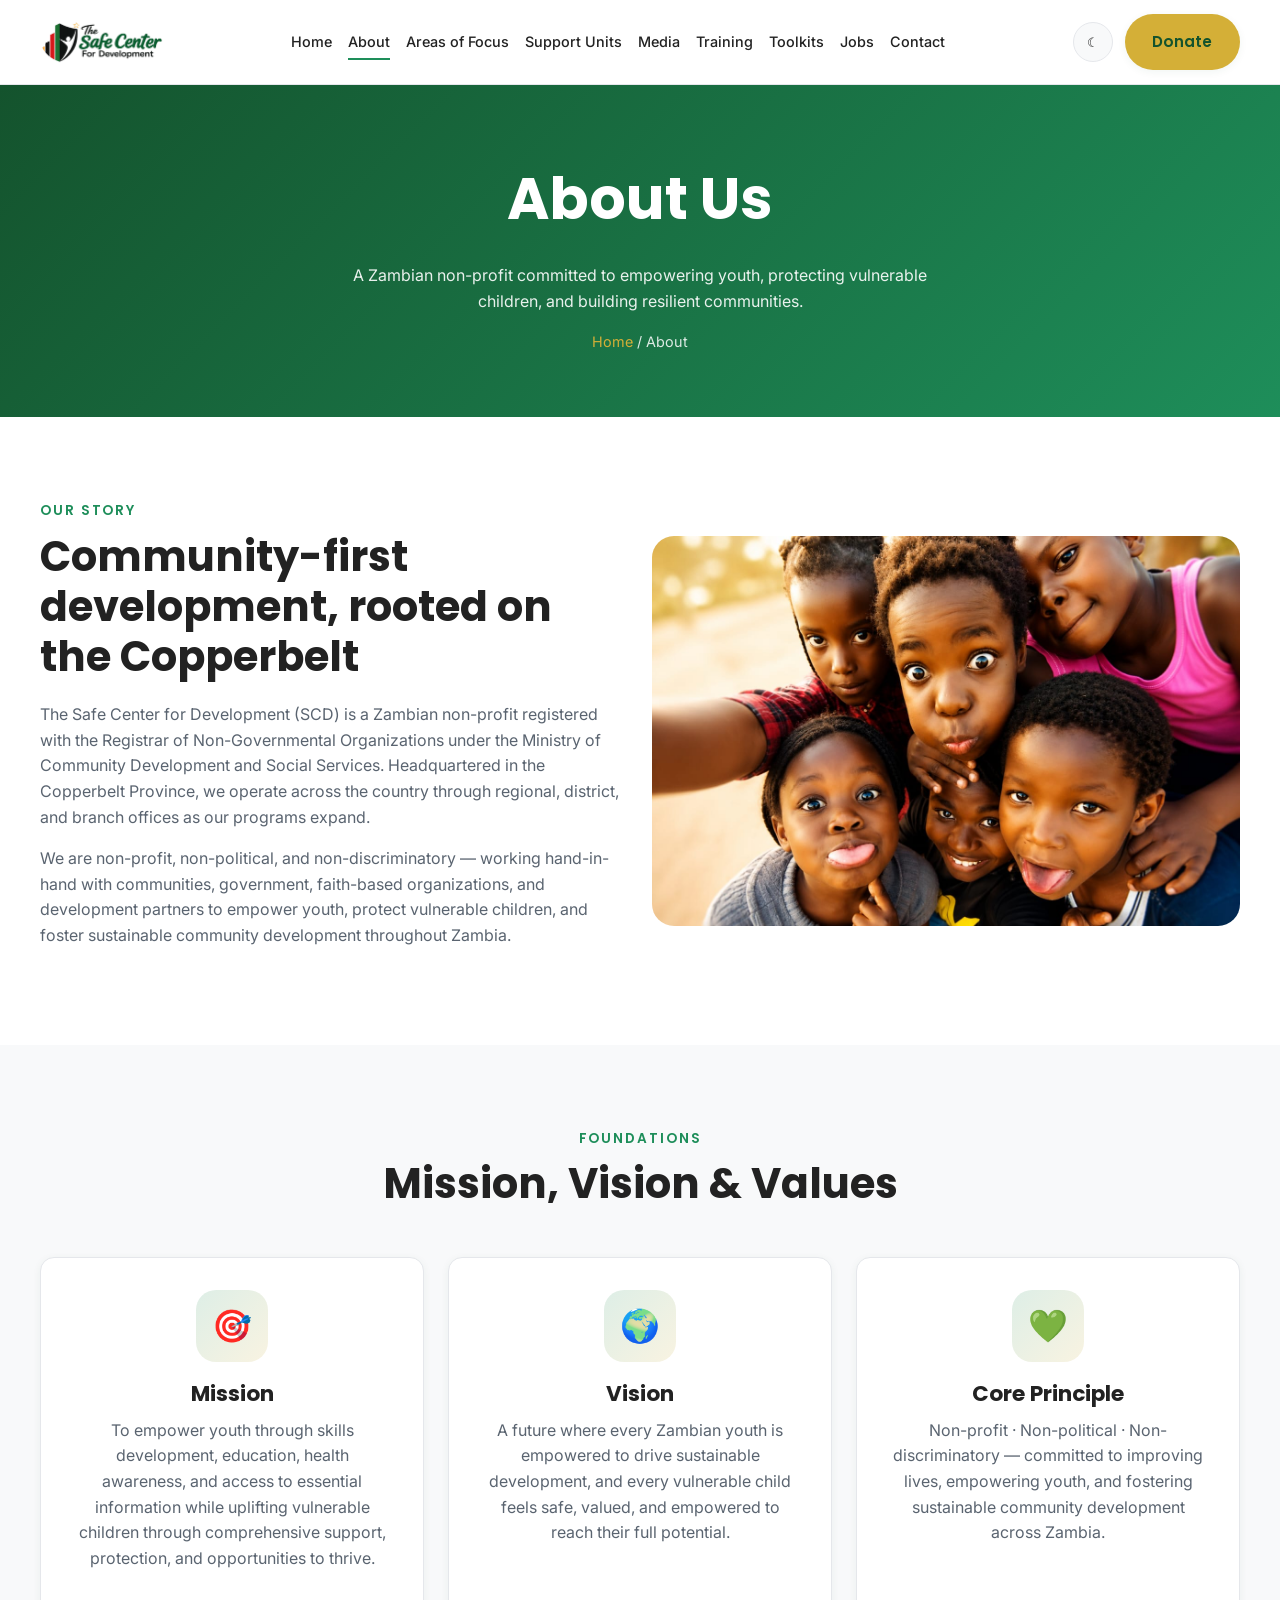
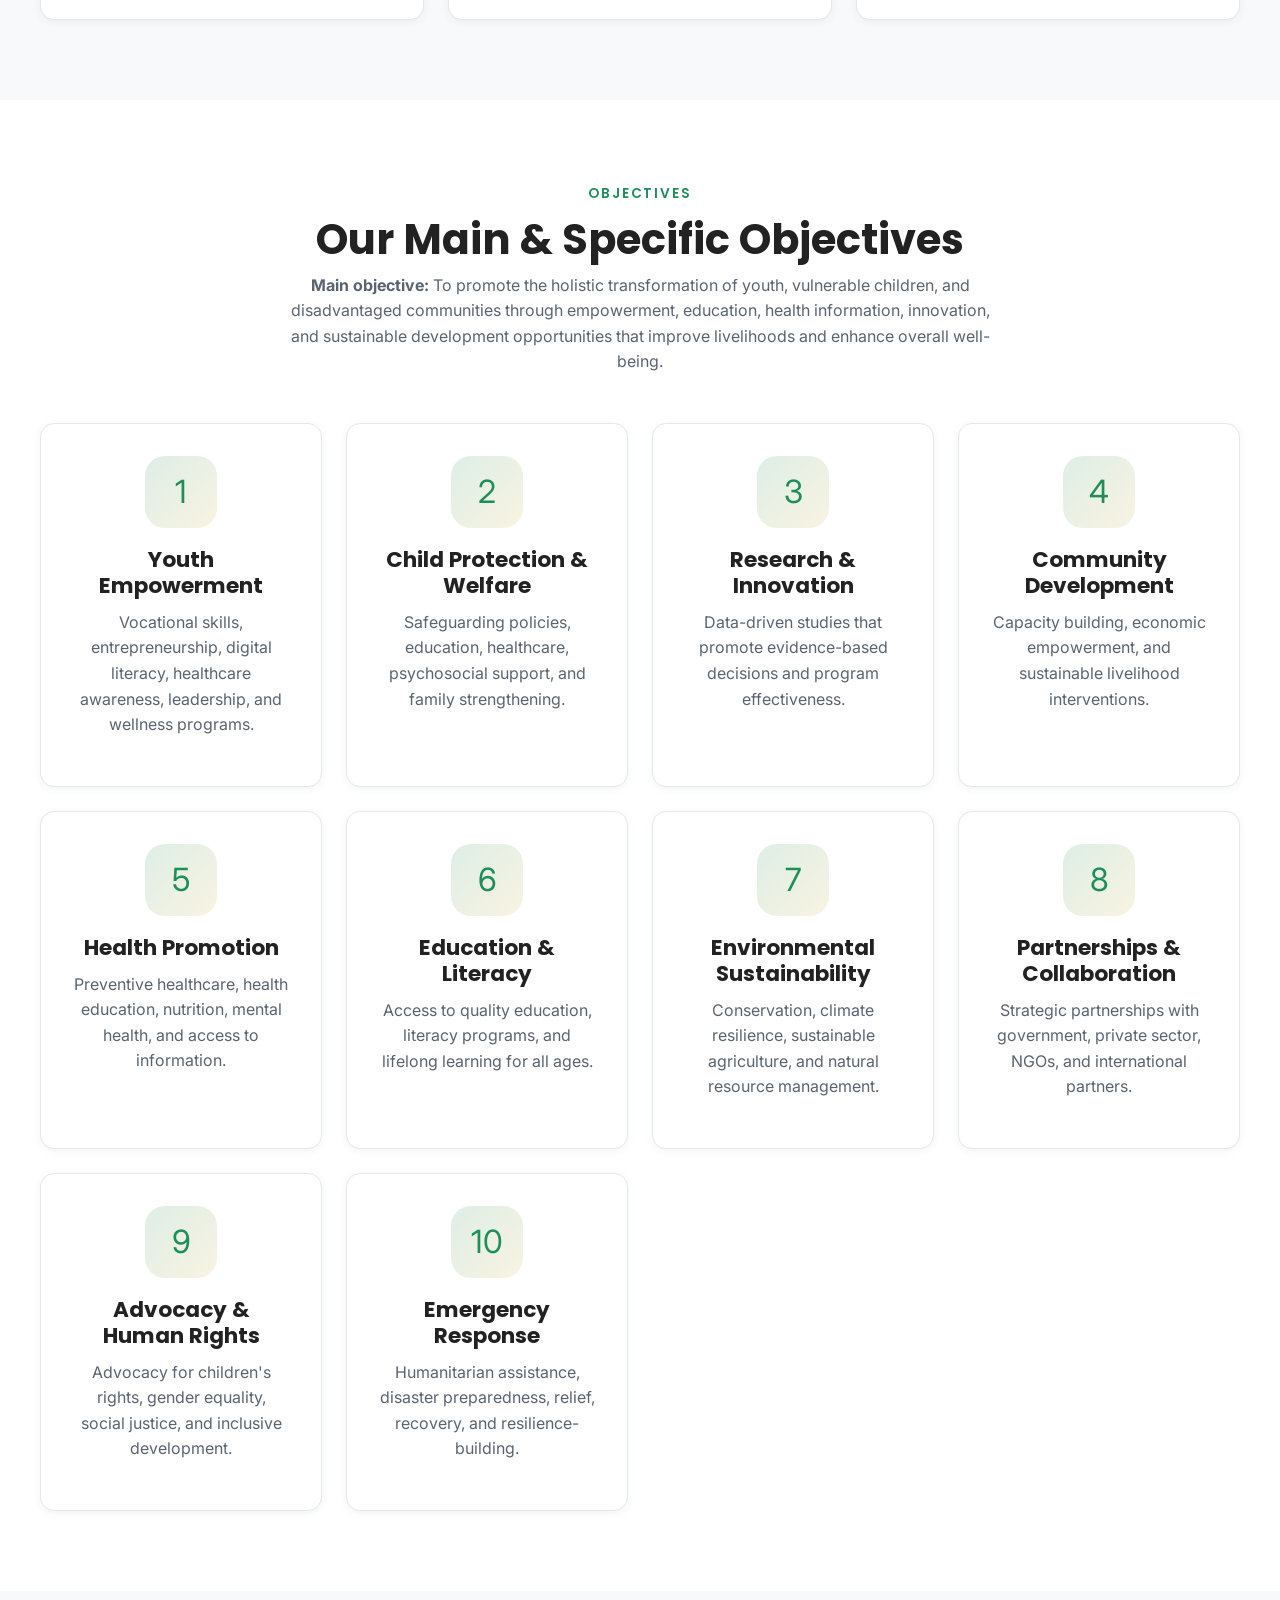
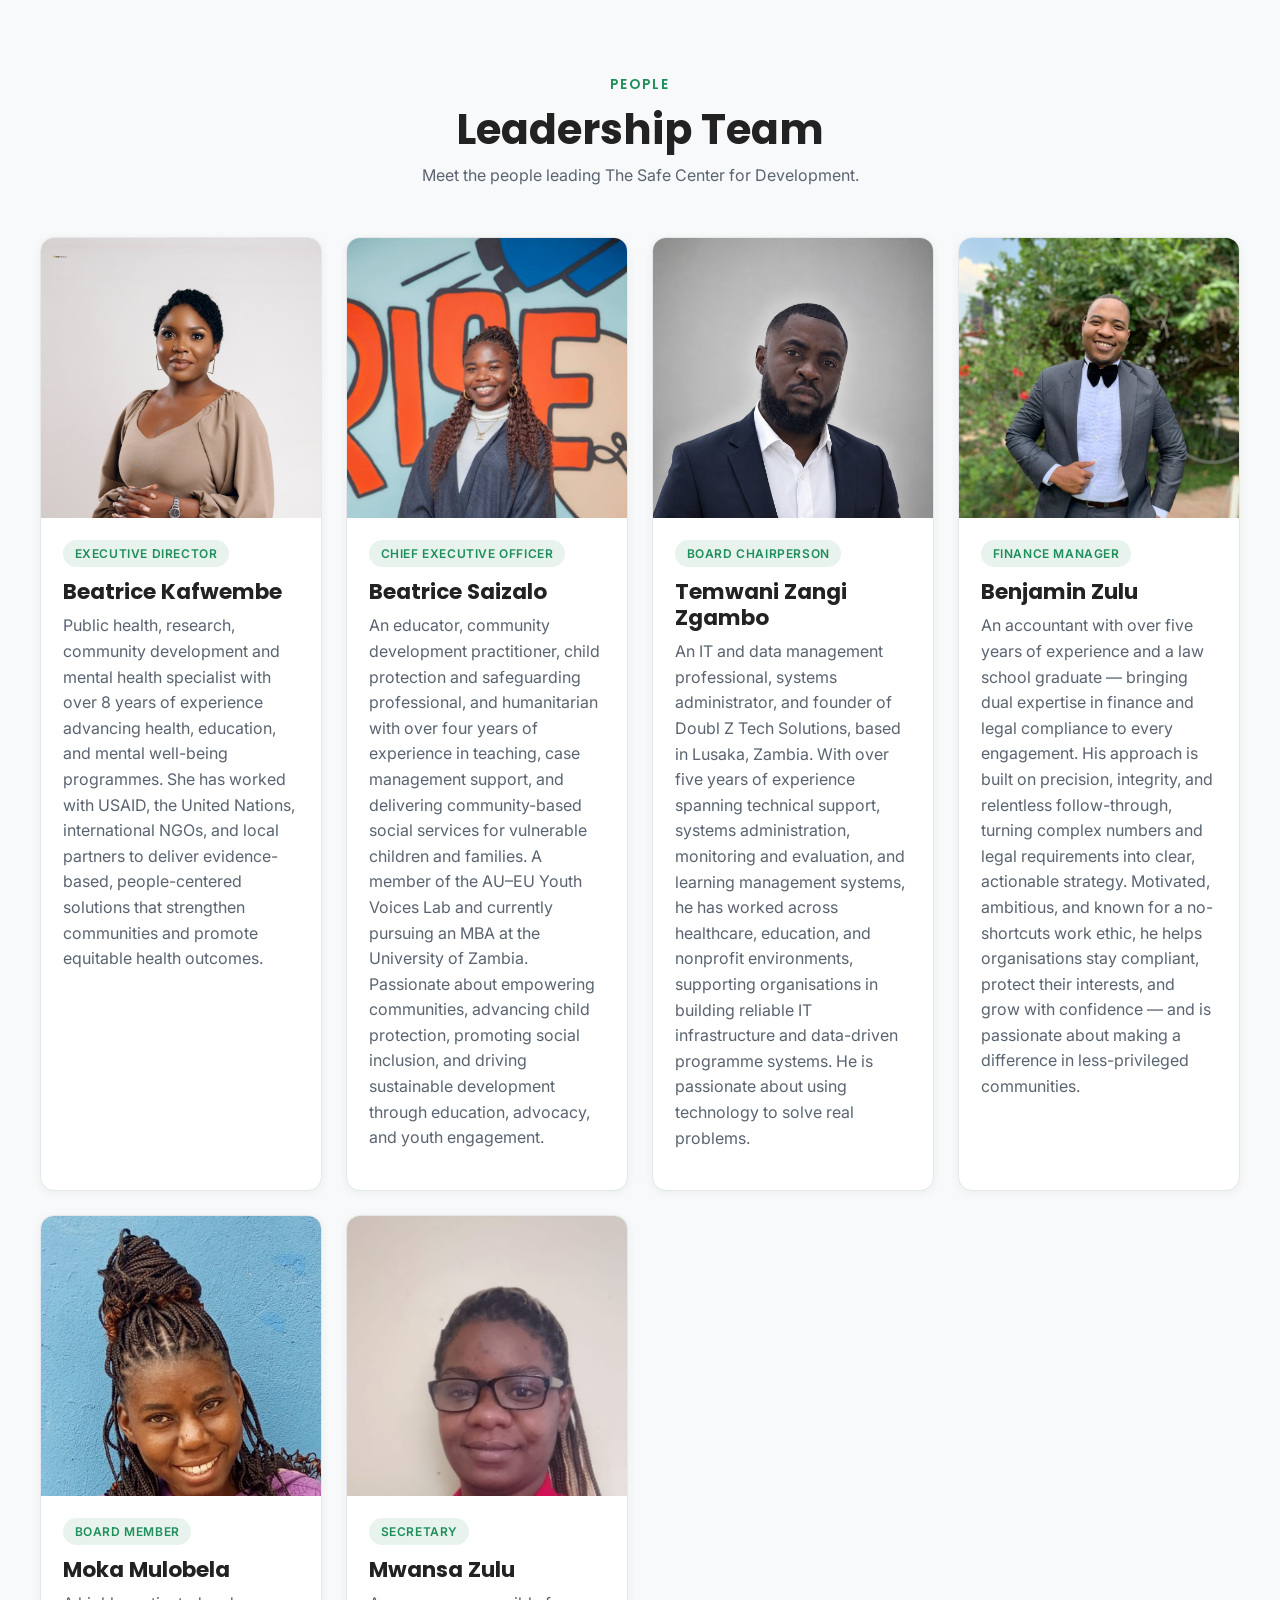
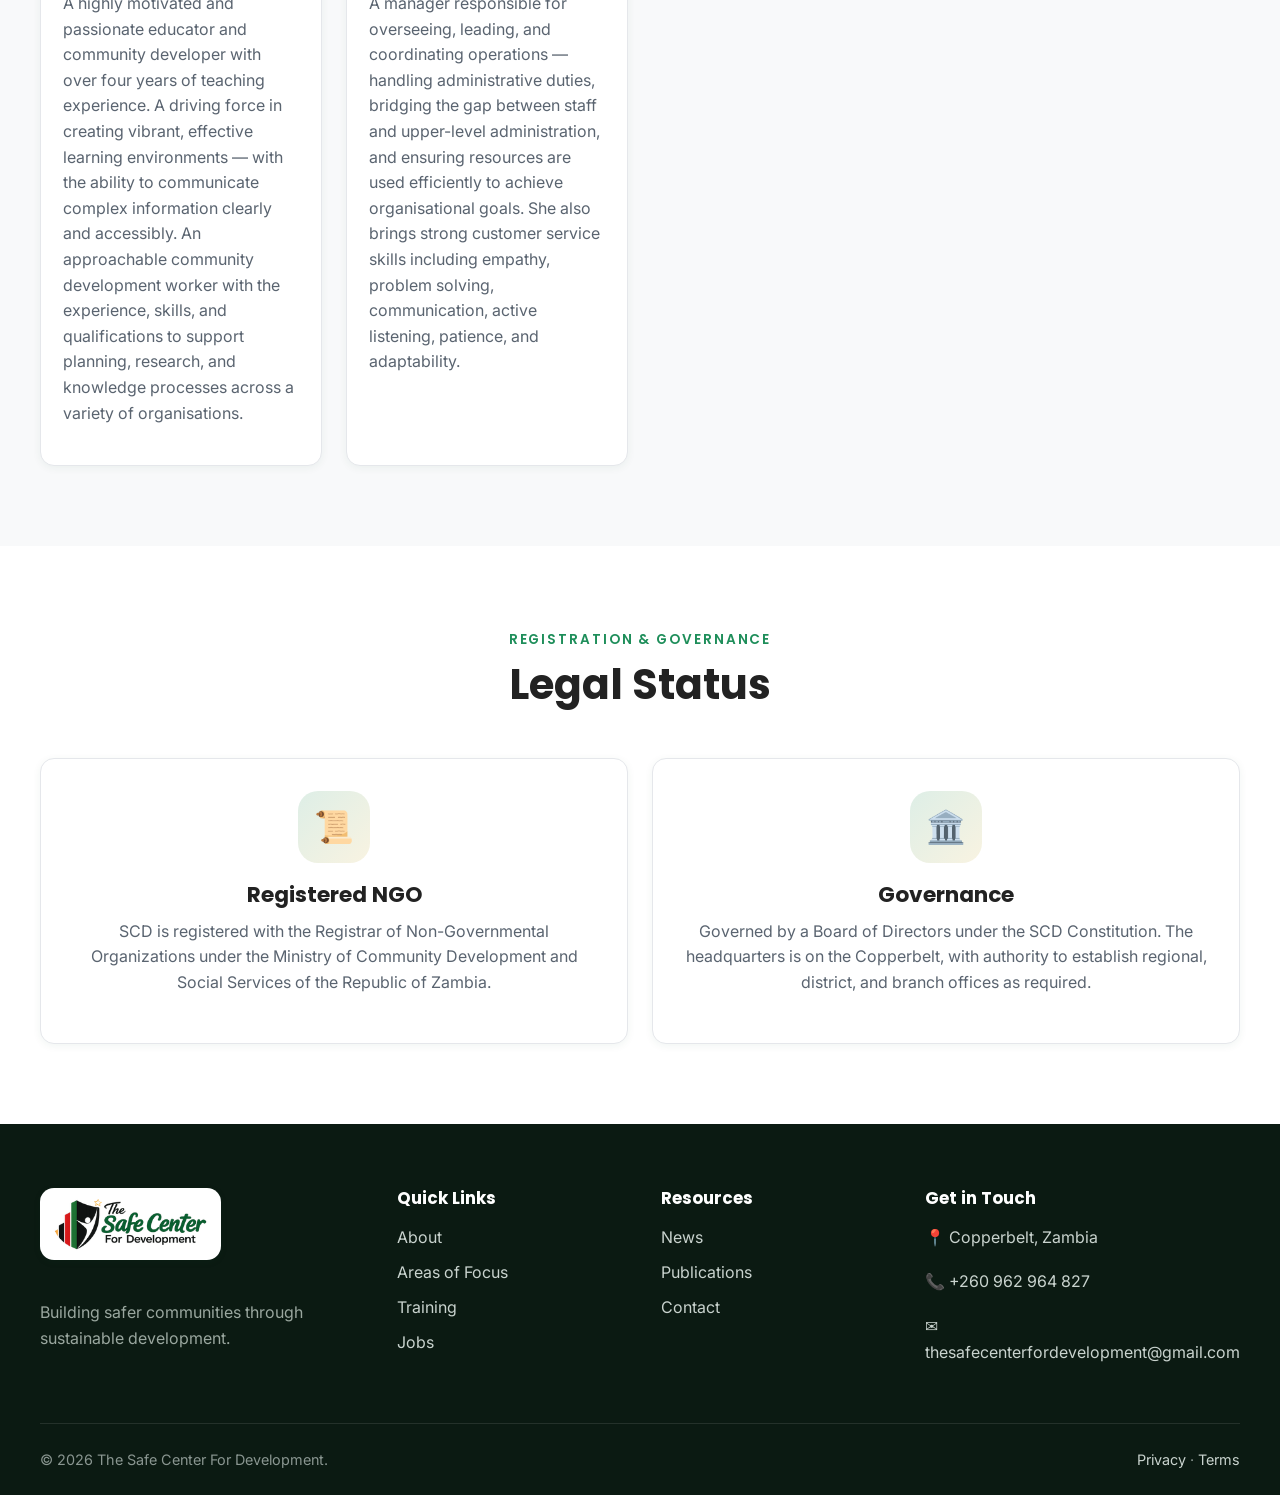
==== about.html @ c8bc59d9 "Add names for Finance Manager, Board Member, and Secretary" ====
<!DOCTYPE html>
<html lang="en">
<head>
<meta charset="UTF-8"/>
<meta name="viewport" content="width=device-width, initial-scale=1.0"/>
<title>About — The Safe Center For Development</title>
<meta name="description" content="Our story, mission, vision, leadership, and strategic goals."/>
<link rel="preconnect" href="https://fonts.googleapis.com"/>
<link rel="preconnect" href="https://fonts.gstatic.com" crossorigin/>
<link href="https://fonts.googleapis.com/css2?family=Inter:wght@400;500;600&family=Poppins:wght@500;600;700&display=swap" rel="stylesheet"/>
<link rel="icon" type="image/png" href="assets/images/logo/favicon-32.png" sizes="32x32"/>
<link rel="icon" type="image/png" href="assets/images/logo/favicon-16.png" sizes="16x16"/>
<link rel="apple-touch-icon" href="assets/images/logo/apple-touch-icon.png"/>
<link rel="shortcut icon" href="assets/images/logo/wnbg.jpeg"/>
<link rel="stylesheet" href="css/styles.css"/>
</head>
<body>
<a class="skip-link" href="#main">Skip to content</a>

<header class="site-header">
  <div class="container nav">
    <a class="brand" href="index.html" aria-label="The Safe Center For Development — Home"><img class="brand-logo" src="assets/images/logo/wnbg.jpeg" alt="The Safe Center For Development"/></a>
    <nav aria-label="Primary"><ul class="nav-links">
      <li><a href="index.html">Home</a></li><li><a href="about.html">About</a></li>
      <li><a href="focus.html">Areas of Focus</a></li><li><a href="support.html">Support Units</a></li>
      <li><a href="media.html">Media</a></li><li><a href="training.html">Training</a></li>
      <li><a href="toolkits.html">Toolkits</a></li><li><a href="jobs-empty.html">Jobs</a></li>
      <li><a href="contact.html">Contact</a></li>
    </ul></nav>
    <div class="nav-actions">
      <button class="icon-btn" id="theme-toggle" aria-label="Toggle theme">☾</button>
      <a class="btn btn-accent" href="index.html#donate">Donate</a>
      <button class="nav-toggle" aria-label="Open menu" aria-expanded="false"><span></span></button>
    </div>
  </div>
</header>

<main id="main">
  <section class="page-banner">
    <div class="container">
      <h1>About Us</h1>
      <p>A Zambian non-profit committed to empowering youth, protecting vulnerable children, and building resilient communities.</p>
      <div class="breadcrumb"><a href="index.html">Home</a> / About</div>
    </div>
  </section>

  <section class="section">
    <div class="container">
      <div class="grid grid-2" style="align-items: center;">
        <div class="reveal">
          <span class="eyebrow">Our Story</span>
          <h2>Community-first development, rooted on the Copperbelt</h2>
          <p>The Safe Center for Development (SCD) is a Zambian non-profit registered with the Registrar of Non-Governmental Organizations under the Ministry of Community Development and Social Services. Headquartered in the Copperbelt Province, we operate across the country through regional, district, and branch offices as our programs expand.</p>
          <p>We are non-profit, non-political, and non-discriminatory — working hand-in-hand with communities, government, faith-based organizations, and development partners to empower youth, protect vulnerable children, and foster sustainable community development throughout Zambia.</p>
        </div>
        <div class="reveal">
          <img style="border-radius: var(--radius-lg);" alt="The Safe Center for Development community outreach" src="assets/images/hero/hero.jpeg"/>
        </div>
      </div>
    </div>
  </section>

  <section class="section" style="background: var(--color-surface);">
    <div class="container">
      <div class="section-header reveal"><span class="eyebrow">Foundations</span><h2>Mission, Vision & Values</h2></div>
      <div class="grid grid-3">
        <div class="icon-card reveal"><div class="icon-badge">🎯</div><h3>Mission</h3><p>To empower youth through skills development, education, health awareness, and access to essential information while uplifting vulnerable children through comprehensive support, protection, and opportunities to thrive.</p></div>
        <div class="icon-card reveal"><div class="icon-badge">🌍</div><h3>Vision</h3><p>A future where every Zambian youth is empowered to drive sustainable development, and every vulnerable child feels safe, valued, and empowered to reach their full potential.</p></div>
        <div class="icon-card reveal"><div class="icon-badge">💚</div><h3>Core Principle</h3><p>Non-profit · Non-political · Non-discriminatory — committed to improving lives, empowering youth, and fostering sustainable community development across Zambia.</p></div>
      </div>
    </div>
  </section>

  <section class="section">
    <div class="container">
      <div class="section-header reveal"><span class="eyebrow">Objectives</span><h2>Our Main & Specific Objectives</h2><p><strong>Main objective:</strong> To promote the holistic transformation of youth, vulnerable children, and disadvantaged communities through empowerment, education, health information, innovation, and sustainable development opportunities that improve livelihoods and enhance overall well-being.</p></div>
      <div class="grid grid-3">
        <div class="icon-card reveal"><div class="icon-badge">1</div><h3>Youth Empowerment</h3><p>Vocational skills, entrepreneurship, digital literacy, healthcare awareness, leadership, and wellness programs.</p></div>
        <div class="icon-card reveal"><div class="icon-badge">2</div><h3>Child Protection & Welfare</h3><p>Safeguarding policies, education, healthcare, psychosocial support, and family strengthening.</p></div>
        <div class="icon-card reveal"><div class="icon-badge">3</div><h3>Research & Innovation</h3><p>Data-driven studies that promote evidence-based decisions and program effectiveness.</p></div>
        <div class="icon-card reveal"><div class="icon-badge">4</div><h3>Community Development</h3><p>Capacity building, economic empowerment, and sustainable livelihood interventions.</p></div>
        <div class="icon-card reveal"><div class="icon-badge">5</div><h3>Health Promotion</h3><p>Preventive healthcare, health education, nutrition, mental health, and access to information.</p></div>
        <div class="icon-card reveal"><div class="icon-badge">6</div><h3>Education & Literacy</h3><p>Access to quality education, literacy programs, and lifelong learning for all ages.</p></div>
        <div class="icon-card reveal"><div class="icon-badge">7</div><h3>Environmental Sustainability</h3><p>Conservation, climate resilience, sustainable agriculture, and natural resource management.</p></div>
        <div class="icon-card reveal"><div class="icon-badge">8</div><h3>Partnerships & Collaboration</h3><p>Strategic partnerships with government, private sector, NGOs, and international partners.</p></div>
        <div class="icon-card reveal"><div class="icon-badge">9</div><h3>Advocacy & Human Rights</h3><p>Advocacy for children's rights, gender equality, social justice, and inclusive development.</p></div>
        <div class="icon-card reveal"><div class="icon-badge">10</div><h3>Emergency Response</h3><p>Humanitarian assistance, disaster preparedness, relief, recovery, and resilience-building.</p></div>
      </div>
    </div>
  </section>

  <section class="section" style="background: var(--color-surface);" id="leadership">
    <div class="container">
      <div class="section-header reveal"><span class="eyebrow">People</span><h2>Leadership Team</h2><p>Meet the people leading The Safe Center for Development.</p></div>
      <div class="grid grid-3">
        <article class="card reveal">
          <div class="card-media" style="aspect-ratio: 1/1;"><img loading="lazy" alt="Beatrice Kafwembe" src="assets/images/team/Executive%20director.jpeg" style="object-position: center top;"/></div>
          <div class="card-body">
            <span class="card-tag">Executive Director</span>
            <h3>Beatrice Kafwembe</h3>
            <p>Public health, research, community development and mental health specialist with over 8 years of experience advancing health, education, and mental well-being programmes. She has worked with USAID, the United Nations, international NGOs, and local partners to deliver evidence-based, people-centered solutions that strengthen communities and promote equitable health outcomes.</p>
          </div>
        </article>
        <article class="card reveal">
          <div class="card-media" style="aspect-ratio: 1/1;"><img loading="lazy" alt="Beatrice Saizalo" src="assets/images/team/Chief%20Executive%20officer.jpeg" style="object-position: center top;"/></div>
          <div class="card-body">
            <span class="card-tag">Chief Executive Officer</span>
            <h3>Beatrice Saizalo</h3>
            <p>An educator, community development practitioner, child protection and safeguarding professional, and humanitarian with over four years of experience in teaching, case management support, and delivering community-based social services for vulnerable children and families. A member of the AU–EU Youth Voices Lab and currently pursuing an MBA at the University of Zambia. Passionate about empowering communities, advancing child protection, promoting social inclusion, and driving sustainable development through education, advocacy, and youth engagement.</p>
          </div>
        </article>
        <article class="card reveal">
          <div class="card-media" style="aspect-ratio: 1/1;"><img loading="lazy" alt="Temwani Zangi Zgambo" src="assets/images/team/Board%20chaiperson.png" style="object-position: center top;"/></div>
          <div class="card-body">
            <span class="card-tag">Board Chairperson</span>
            <h3>Temwani Zangi Zgambo</h3>
            <p>An IT and data management professional, systems administrator, and founder of Doubl Z Tech Solutions, based in Lusaka, Zambia. With over five years of experience spanning technical support, systems administration, monitoring and evaluation, and learning management systems, he has worked across healthcare, education, and nonprofit environments, supporting organisations in building reliable IT infrastructure and data-driven programme systems. He is passionate about using technology to solve real problems.</p>
          </div>
        </article>
        <article class="card reveal">
          <div class="card-media" style="aspect-ratio: 1/1;"><img loading="lazy" alt="Finance Manager" src="assets/images/team/Finance.jpeg" style="object-position: center top;"/></div>
          <div class="card-body">
            <span class="card-tag">Finance Manager</span>
            <h3>Benjamin Zulu</h3>
            <p>An accountant with over five years of experience and a law school graduate — bringing dual expertise in finance and legal compliance to every engagement. His approach is built on precision, integrity, and relentless follow-through, turning complex numbers and legal requirements into clear, actionable strategy. Motivated, ambitious, and known for a no-shortcuts work ethic, he helps organisations stay compliant, protect their interests, and grow with confidence — and is passionate about making a difference in less-privileged communities.</p>
          </div>
        </article>
        <article class="card reveal">
          <div class="card-media" style="aspect-ratio: 1/1;"><img loading="lazy" alt="Board Member" src="assets/images/team/Board%20member.jpeg" style="object-position: center top;"/></div>
          <div class="card-body">
            <span class="card-tag">Board Member</span>
            <h3>Moka Mulobela</h3>
            <p>A highly motivated and passionate educator and community developer with over four years of teaching experience. A driving force in creating vibrant, effective learning environments — with the ability to communicate complex information clearly and accessibly. An approachable community development worker with the experience, skills, and qualifications to support planning, research, and knowledge processes across a variety of organisations.</p>
          </div>
        </article>
        <article class="card reveal">
          <div class="card-media" style="aspect-ratio: 1/1;"><img loading="lazy" alt="Secretary" src="assets/images/team/Secretary.jpeg" style="object-position: center 25%;"/></div>
          <div class="card-body">
            <span class="card-tag">Secretary</span>
            <h3>Mwansa Zulu</h3>
            <p>A manager responsible for overseeing, leading, and coordinating operations — handling administrative duties, bridging the gap between staff and upper-level administration, and ensuring resources are used efficiently to achieve organisational goals. She also brings strong customer service skills including empathy, problem solving, communication, active listening, patience, and adaptability.</p>
          </div>
        </article>
      </div>
    </div>
  </section>

  <section class="section" id="reports">
    <div class="container">
      <div class="section-header reveal"><span class="eyebrow">Registration & Governance</span><h2>Legal Status</h2></div>
      <div class="grid grid-2">
        <div class="icon-card reveal"><div class="icon-badge">📜</div><h3>Registered NGO</h3><p>SCD is registered with the Registrar of Non-Governmental Organizations under the Ministry of Community Development and Social Services of the Republic of Zambia.</p></div>
        <div class="icon-card reveal"><div class="icon-badge">🏛️</div><h3>Governance</h3><p>Governed by a Board of Directors under the SCD Constitution. The headquarters is on the Copperbelt, with authority to establish regional, district, and branch offices as required.</p></div>
      </div>
    </div>
  </section>
</main>

<footer class="site-footer">
  <div class="container">
    <div class="footer-grid">
      <div class="footer-brand"><a href="index.html" class="brand-logo-wrap" aria-label="The Safe Center For Development — Home"><img src="assets/images/logo/wnbg.jpeg" alt="The Safe Center For Development"/></a><p>Building safer communities through sustainable development.</p></div>
      <div><h4>Quick Links</h4><ul class="footer-links"><li><a href="about.html">About</a></li><li><a href="focus.html">Areas of Focus</a></li><li><a href="training.html">Training</a></li><li><a href="jobs-empty.html">Jobs</a></li></ul></div>
      <div><h4>Resources</h4><ul class="footer-links"><li><a href="media.html">News</a></li><li><a href="toolkits.html">Publications</a></li><li><a href="contact.html">Contact</a></li></ul></div>
      <div><h4>Get in Touch</h4><ul class="footer-links footer-contact"><li>📍 Copperbelt, Zambia</li><li>📞 +260 962 964 827</li><li>✉ thesafecenterfordevelopment@gmail.com</li></ul></div>
    </div>
    <div class="footer-bottom"><span>© <span id="year"></span> The Safe Center For Development.</span><span><a href="#">Privacy</a> · <a href="#">Terms</a></span></div>
  </div>
</footer>
<button class="back-to-top" aria-label="Back to top">↑</button>
<script src="js/main.js"></script>
</body>
</html>
---- css/styles.css ----
/* =========================================================
   The Safe Center For Development — Global Stylesheet
   ========================================================= */

:root {
  --color-primary: #1E8E5A;
  --color-primary-dark: #14532D;
  --color-accent: #D4AF37;
  --color-bg: #FFFFFF;
  --color-surface: #F8F9FA;
  --color-text: #222222;
  --color-muted: #5A6470;
  --color-border: #E5E7EB;

  --font-heading: 'Poppins', system-ui, sans-serif;
  --font-body: 'Inter', system-ui, sans-serif;

  --radius-sm: 8px;
  --radius-md: 14px;
  --radius-lg: 22px;
  --radius-pill: 999px;

  --shadow-sm: 0 2px 8px rgba(20, 83, 45, 0.06);
  --shadow-md: 0 8px 24px rgba(20, 83, 45, 0.10);
  --shadow-lg: 0 20px 48px rgba(20, 83, 45, 0.14);

  --container: 1200px;
  --transition: 0.3s cubic-bezier(.4,.0,.2,1);
}

[data-theme="dark"] {
  --color-bg: #0E1512;
  --color-surface: #14201B;
  --color-text: #F1F5F3;
  --color-muted: #A9B4B0;
  --color-border: #223028;
  --shadow-sm: 0 2px 8px rgba(0,0,0,0.4);
  --shadow-md: 0 8px 24px rgba(0,0,0,0.45);
  --shadow-lg: 0 20px 48px rgba(0,0,0,0.55);
}

/* ---------- Base reset ---------- */
*, *::before, *::after { box-sizing: border-box; }
html { scroll-behavior: smooth; -webkit-text-size-adjust: 100%; }
body {
  margin: 0;
  font-family: var(--font-body);
  color: var(--color-text);
  background: var(--color-bg);
  line-height: 1.6;
  -webkit-font-smoothing: antialiased;
  transition: background var(--transition), color var(--transition);
}
img, video { max-width: 100%; display: block; height: auto; }
a { color: var(--color-primary); text-decoration: none; transition: color var(--transition); }
a:hover { color: var(--color-primary-dark); }
h1,h2,h3,h4,h5,h6 { font-family: var(--font-heading); font-weight: 700; line-height: 1.2; margin: 0 0 .5em; color: var(--color-text); }
h1 { font-size: clamp(2.2rem, 5vw, 3.6rem); }
h2 { font-size: clamp(1.8rem, 3.5vw, 2.6rem); }
h3 { font-size: 1.35rem; }
p { margin: 0 0 1em; color: var(--color-muted); }

/* ---------- Utilities ---------- */
.container { width: min(100% - 2rem, var(--container)); margin-inline: auto; }
.section { padding: 5rem 0; }
.section-tight { padding: 3rem 0; }
.eyebrow {
  display: inline-block;
  font-family: var(--font-heading);
  font-weight: 600;
  font-size: 0.85rem;
  letter-spacing: 0.14em;
  text-transform: uppercase;
  color: var(--color-primary);
  margin-bottom: 0.6rem;
}
.section-header { text-align: center; max-width: 720px; margin: 0 auto 3rem; }
.section-header h2 { margin-bottom: .5rem; }
.section-header p { color: var(--color-muted); }
.text-center { text-align: center; }
.grid { display: grid; gap: 1.5rem; }

/* Skip link (a11y) */
.skip-link {
  position: absolute; left: -9999px; top: 0;
  background: var(--color-primary-dark); color: #fff;
  padding: .75rem 1rem; z-index: 9999; border-radius: 0 0 var(--radius-sm) 0;
}
.skip-link:focus { left: 0; }

/* ---------- Buttons ---------- */
.btn {
  display: inline-flex; align-items: center; gap: .5rem;
  padding: .85rem 1.6rem;
  font-family: var(--font-heading); font-weight: 600; font-size: 0.95rem;
  border-radius: var(--radius-pill);
  border: 2px solid transparent;
  cursor: pointer;
  transition: transform var(--transition), box-shadow var(--transition), background var(--transition), color var(--transition), border-color var(--transition);
  text-decoration: none;
  box-shadow: var(--shadow-sm);
}
.btn:hover { transform: translateY(-2px); box-shadow: var(--shadow-md); }
.btn-primary { background: var(--color-primary); color: #fff; }
.btn-primary:hover { background: var(--color-primary-dark); color: #fff; }
.btn-accent { background: var(--color-accent); color: #14532D; }
.btn-accent:hover { background: #b8952e; color: #14532D; }
.btn-ghost { background: transparent; color: #fff; border-color: rgba(255,255,255,0.6); box-shadow: none; }
.btn-ghost:hover { background: rgba(255,255,255,0.15); color: #fff; }
.btn-outline { background: transparent; color: var(--color-primary); border-color: var(--color-primary); box-shadow: none; }
.btn-outline:hover { background: var(--color-primary); color: #fff; }

/* ---------- Header / Nav ---------- */
.site-header {
  position: sticky; top: 0; z-index: 100;
  background: rgba(255,255,255,0.92);
  backdrop-filter: saturate(1.4) blur(14px);
  border-bottom: 1px solid var(--color-border);
  transition: background var(--transition);
}
[data-theme="dark"] .site-header { background: rgba(14,21,18,0.92); }
.nav {
  display: flex; align-items: center; justify-content: space-between;
  padding: 0.9rem 0;
  gap: 1.5rem;
}
.brand { display: flex; align-items: center; gap: .7rem; font-family: var(--font-heading); font-weight: 700; color: var(--color-text); }
.brand-logo { height: 44px; width: auto; max-width: 180px; object-fit: contain; display: block; }
@media (max-width: 1200px) { .brand-logo { height: 40px; max-width: 150px; } }
@media (max-width: 500px)  { .brand-logo { height: 36px; max-width: 130px; } }
.brand-logo-wrap {
  display: inline-block; padding: .5rem .75rem; background: #fff;
  border-radius: var(--radius-md); margin-bottom: 1rem; box-shadow: var(--shadow-sm);
}
.brand-logo-wrap img { height: 56px; width: auto; display: block; }
[data-theme="dark"] .brand-logo { background: #fff; padding: 4px 6px; border-radius: 8px; }
.brand-mark {
  width: 42px; height: 42px; border-radius: 12px;
  background: linear-gradient(135deg, var(--color-primary), var(--color-primary-dark));
  color: #fff; display: grid; place-items: center;
  font-family: var(--font-heading); font-weight: 700; letter-spacing: 1px;
  box-shadow: var(--shadow-sm);
}
.brand-text { line-height: 1.1; }
.brand-text small { display: block; font-family: var(--font-body); font-weight: 400; color: var(--color-muted); font-size: .72rem; letter-spacing: .12em; text-transform: uppercase; }

.nav-links { display: flex; align-items: center; gap: 1rem; list-style: none; margin: 0; padding: 0; }
.nav-links a {
  color: var(--color-text); font-weight: 500; font-size: .9rem; padding: .4rem 0;
  position: relative; white-space: nowrap;
}
@media (max-width: 1100px) { .nav-links { gap: .75rem; } .nav-links a { font-size: .85rem; } }
.nav-links a::after {
  content: ""; position: absolute; left: 0; bottom: -3px; height: 2px; width: 0;
  background: var(--color-primary); transition: width var(--transition);
}
.nav-links a:hover::after, .nav-links a.active::after { width: 100%; }

.nav-actions { display: flex; align-items: center; gap: .75rem; }
.icon-btn {
  width: 40px; height: 40px; border-radius: 50%;
  background: var(--color-surface); border: 1px solid var(--color-border);
  display: grid; place-items: center; cursor: pointer;
  color: var(--color-text); transition: all var(--transition);
}
.icon-btn:hover { background: var(--color-primary); color: #fff; border-color: var(--color-primary); }

.nav-toggle {
  display: none; width: 44px; height: 44px; border-radius: 12px;
  background: var(--color-surface); border: 1px solid var(--color-border);
  cursor: pointer; padding: 0; align-items: center; justify-content: center;
}
.nav-toggle span { display: block; width: 20px; height: 2px; background: var(--color-text); position: relative; }
.nav-toggle span::before, .nav-toggle span::after {
  content: ""; position: absolute; left: 0; width: 20px; height: 2px; background: var(--color-text);
  transition: transform var(--transition), top var(--transition);
}
.nav-toggle span::before { top: -6px; }
.nav-toggle span::after  { top:  6px; }

@media (max-width: 1024px) {
  .nav-toggle { display: inline-flex; }
  .nav-links {
    position: fixed; inset: 68px 0 auto 0;
    flex-direction: column; align-items: stretch;
    background: var(--color-bg); border-bottom: 1px solid var(--color-border);
    padding: 1rem 1.25rem 1.5rem; gap: 0.25rem;
    transform: translateY(-120%); transition: transform var(--transition);
    box-shadow: var(--shadow-md);
  }
  .nav-links.open { transform: translateY(0); }
  .nav-links a { padding: .8rem .25rem; border-bottom: 1px solid var(--color-border); }
  .nav-links a::after { display: none; }
}

/* ---------- Hero ---------- */
.hero {
  position: relative; min-height: 92vh;
  display: grid; place-items: center;
  color: #fff; text-align: center; overflow: hidden;
  isolation: isolate;
}
.hero::before {
  content: ""; position: absolute; inset: 0; z-index: -2;
  background:
    linear-gradient(120deg, rgba(20,83,45,.75), rgba(30,142,90,.45)),
    url('../assets/images/hero/hero.jpeg') center/cover no-repeat;
  transform: scale(1.05);
  animation: heroZoom 18s ease-in-out infinite alternate;
}
.hero::after {
  content: ""; position: absolute; inset: 0; z-index: -1;
  background: radial-gradient(ellipse at center, transparent 40%, rgba(0,0,0,.4) 100%);
}
@keyframes heroZoom {
  from { transform: scale(1.05); } to { transform: scale(1.15); }
}
.hero-content { max-width: 900px; padding: 6rem 1rem; }
.hero h1 { color: #fff; margin-bottom: 1rem; text-shadow: 0 2px 20px rgba(0,0,0,.3); }
.hero p.lead { color: rgba(255,255,255,.92); font-size: 1.15rem; margin-bottom: 2rem; }
.hero-ctas { display: flex; flex-wrap: wrap; gap: 1rem; justify-content: center; }

/* ---------- Page banner (inner pages) ---------- */
.page-banner {
  background: linear-gradient(135deg, var(--color-primary-dark), var(--color-primary));
  color: #fff; padding: 5rem 0 4rem; text-align: center;
}
.page-banner h1 { color: #fff; }
.page-banner p { color: rgba(255,255,255,.9); max-width: 640px; margin: 0 auto; }
.breadcrumb { font-size: .9rem; color: rgba(255,255,255,.85); margin-top: 1rem; }
.breadcrumb a { color: var(--color-accent); }

/* ---------- Cards ---------- */
.card {
  background: var(--color-bg);
  border: 1px solid var(--color-border);
  border-radius: var(--radius-md);
  overflow: hidden;
  box-shadow: var(--shadow-sm);
  transition: transform var(--transition), box-shadow var(--transition);
  display: flex; flex-direction: column;
}
.card:hover { transform: translateY(-6px); box-shadow: var(--shadow-lg); }
.card-media { aspect-ratio: 16 / 10; overflow: hidden; background: var(--color-surface); }
.card-media img { width: 100%; height: 100%; object-fit: cover; transition: transform 0.6s ease; }
.card:hover .card-media img { transform: scale(1.08); }
.card-body { padding: 1.4rem; flex: 1; display: flex; flex-direction: column; }
.card-tag {
  align-self: flex-start; background: rgba(30,142,90,.1); color: var(--color-primary);
  padding: .25rem .7rem; border-radius: var(--radius-pill);
  font-size: .75rem; font-weight: 600; letter-spacing: .05em; text-transform: uppercase;
  margin-bottom: .75rem;
}
.card h3 { margin-bottom: .5rem; }
.card p { flex: 1; }
.card-link {
  font-weight: 600; color: var(--color-primary); align-self: flex-start;
  display: inline-flex; align-items: center; gap: .35rem;
}
.card-link::after { content: "→"; transition: transform var(--transition); }
.card-link:hover::after { transform: translateX(4px); }

/* Icon cards (mission/vision/values) */
.icon-card {
  padding: 2rem;
  text-align: center;
  background: var(--color-bg);
  border: 1px solid var(--color-border);
  border-radius: var(--radius-md);
  box-shadow: var(--shadow-sm);
  transition: transform var(--transition), box-shadow var(--transition);
}
.icon-card:hover { transform: translateY(-6px); box-shadow: var(--shadow-md); }
.icon-badge {
  width: 72px; height: 72px; border-radius: 20px; margin: 0 auto 1.2rem;
  background: linear-gradient(135deg, rgba(30,142,90,.15), rgba(212,175,55,.15));
  color: var(--color-primary); display: grid; place-items: center; font-size: 2rem;
}

/* ---------- Stats ---------- */
.stats {
  background: linear-gradient(135deg, var(--color-primary-dark), var(--color-primary));
  color: #fff; padding: 4rem 0;
}
.stats .grid { grid-template-columns: repeat(auto-fit, minmax(180px, 1fr)); text-align: center; }
.stat-num { font-family: var(--font-heading); font-weight: 700; font-size: clamp(2.2rem, 4vw, 3rem); color: var(--color-accent); }
.stat-label { color: rgba(255,255,255,.9); font-weight: 500; margin-top: .3rem; }

/* ---------- Grids ---------- */
.grid-3 { grid-template-columns: repeat(auto-fit, minmax(280px, 1fr)); }
.grid-4 { grid-template-columns: repeat(auto-fit, minmax(240px, 1fr)); }
.grid-2 { grid-template-columns: repeat(auto-fit, minmax(320px, 1fr)); }

/* ---------- Testimonials ---------- */
.stories { background: var(--color-surface); }
.story-slider {
  position: relative; max-width: 900px; margin: 0 auto;
  overflow: hidden;
}
.story-track { display: flex; transition: transform 0.6s cubic-bezier(.4,.0,.2,1); }
.story {
  min-width: 100%; padding: 2.5rem; text-align: center;
  background: var(--color-bg); border-radius: var(--radius-lg); box-shadow: var(--shadow-md);
}
.story blockquote { font-size: 1.15rem; font-style: italic; color: var(--color-text); margin: 0 0 1.5rem; line-height: 1.6; }
.story-avatar {
  width: 72px; height: 72px; border-radius: 50%; margin: 0 auto 1rem;
  object-fit: cover; border: 3px solid var(--color-accent);
}
.story-name { font-family: var(--font-heading); font-weight: 700; color: var(--color-text); }
.story-role { font-size: .9rem; color: var(--color-muted); }
.slider-dots { display: flex; justify-content: center; gap: .5rem; margin-top: 1.5rem; }
.slider-dots button {
  width: 10px; height: 10px; border-radius: 50%; border: none; padding: 0;
  background: var(--color-border); cursor: pointer; transition: background var(--transition), transform var(--transition);
}
.slider-dots button.active { background: var(--color-primary); transform: scale(1.3); }

/* ---------- Partners ---------- */
.partners-track {
  display: flex; gap: 3rem; align-items: center;
  animation: scrollX 30s linear infinite;
  width: max-content;
}
.partners-wrap { overflow: hidden; -webkit-mask-image: linear-gradient(90deg, transparent, #000 10%, #000 90%, transparent); mask-image: linear-gradient(90deg, transparent, #000 10%, #000 90%, transparent); }
.partner {
  font-family: var(--font-heading); font-weight: 700; font-size: 1.1rem;
  color: var(--color-muted); padding: 1rem 1.5rem; border: 1px solid var(--color-border);
  border-radius: var(--radius-md); background: var(--color-bg); white-space: nowrap;
}
@keyframes scrollX { from { transform: translateX(0); } to { transform: translateX(-50%); } }

/* ---------- Newsletter ---------- */
.newsletter {
  background: linear-gradient(135deg, var(--color-primary-dark) 0%, #0f3a1f 100%);
  color: #fff; text-align: center; padding: 4.5rem 0;
}
.newsletter h2 { color: #fff; }
.newsletter p { color: rgba(255,255,255,.85); max-width: 560px; margin: 0 auto 2rem; }
.newsletter-form {
  display: flex; gap: .5rem; max-width: 500px; margin: 0 auto;
  background: #fff; padding: .35rem; border-radius: var(--radius-pill);
  box-shadow: var(--shadow-md);
}
.newsletter-form input {
  flex: 1; border: none; outline: none; padding: .75rem 1.1rem;
  font-family: var(--font-body); font-size: .95rem; border-radius: var(--radius-pill);
  color: var(--color-text); background: transparent;
}
.newsletter-form button { border: none; }
@media (max-width: 500px) {
  .newsletter-form { flex-direction: column; border-radius: var(--radius-md); padding: .75rem; }
  .newsletter-form input, .newsletter-form button { width: 100%; }
}

/* ---------- Footer ---------- */
.site-footer {
  background: #0B1A12; color: #C9D3CE; padding: 4rem 0 1.5rem;
}
.site-footer h4 { color: #fff; font-size: 1.05rem; margin-bottom: 1rem; }
.site-footer a { color: #C9D3CE; }
.site-footer a:hover { color: var(--color-accent); }
.footer-grid { display: grid; gap: 2rem; grid-template-columns: 1.4fr 1fr 1fr 1.2fr; }
.footer-brand p { color: #9AA79F; margin-top: 1rem; }
.footer-links { list-style: none; padding: 0; margin: 0; display: grid; gap: .6rem; }
.footer-contact li { display: flex; gap: .6rem; margin-bottom: .6rem; color: #C9D3CE; }
.footer-social { display: flex; gap: .6rem; margin-top: 1rem; }
.footer-social a {
  width: 38px; height: 38px; border-radius: 50%;
  background: rgba(255,255,255,.08); display: grid; place-items: center;
  transition: background var(--transition), transform var(--transition);
}
.footer-social a:hover { background: var(--color-primary); transform: translateY(-2px); }
.footer-bottom {
  border-top: 1px solid rgba(255,255,255,.1);
  margin-top: 3rem; padding-top: 1.5rem;
  display: flex; flex-wrap: wrap; gap: 1rem; justify-content: space-between; align-items: center;
  font-size: .9rem; color: #8A9691;
}
@media (max-width: 800px) { .footer-grid { grid-template-columns: 1fr 1fr; } }
@media (max-width: 500px) { .footer-grid { grid-template-columns: 1fr; } }

/* ---------- Back to top ---------- */
.back-to-top {
  position: fixed; right: 1.25rem; bottom: 1.25rem; z-index: 90;
  width: 46px; height: 46px; border-radius: 50%;
  background: var(--color-primary); color: #fff; border: none;
  display: grid; place-items: center; cursor: pointer;
  box-shadow: var(--shadow-md);
  opacity: 0; transform: translateY(20px); pointer-events: none;
  transition: opacity var(--transition), transform var(--transition), background var(--transition);
}
.back-to-top.visible { opacity: 1; transform: translateY(0); pointer-events: auto; }
.back-to-top:hover { background: var(--color-primary-dark); }

/* ---------- Reveal on scroll ---------- */
.reveal { opacity: 0; transform: translateY(30px); transition: opacity 0.8s ease, transform 0.8s ease; }
.reveal.visible { opacity: 1; transform: translateY(0); }

/* ---------- Forms ---------- */
.form-grid { display: grid; gap: 1rem; grid-template-columns: 1fr 1fr; }
@media (max-width: 640px) { .form-grid { grid-template-columns: 1fr; } }
.field { display: flex; flex-direction: column; gap: .35rem; }
.field.full { grid-column: 1 / -1; }
.field label { font-weight: 600; font-size: .9rem; color: var(--color-text); }
.field input, .field textarea, .field select {
  padding: .8rem 1rem; border: 1px solid var(--color-border); border-radius: var(--radius-sm);
  font-family: var(--font-body); font-size: 1rem; background: var(--color-bg); color: var(--color-text);
  transition: border-color var(--transition), box-shadow var(--transition);
}
.field input:focus, .field textarea:focus, .field select:focus {
  outline: none; border-color: var(--color-primary); box-shadow: 0 0 0 3px rgba(30,142,90,.15);
}

/* ---------- Program list layout (Focus, Support pages) ---------- */
.list-item {
  display: grid; grid-template-columns: 1.1fr 1.4fr; gap: 2rem; align-items: center;
  padding: 3rem 0; border-bottom: 1px solid var(--color-border);
}
.list-item:nth-child(even) .list-media { order: 2; }
.list-media { border-radius: var(--radius-lg); overflow: hidden; aspect-ratio: 4/3; }
.list-media img { width: 100%; height: 100%; object-fit: cover; }
@media (max-width: 800px) {
  .list-item { grid-template-columns: 1fr; }
  .list-item:nth-child(even) .list-media { order: 0; }
}

/* Accessibility: reduced motion */
@media (prefers-reduced-motion: reduce) {
  *, *::before, *::after { animation-duration: .001ms !important; animation-iteration-count: 1 !important; transition-duration: .001ms !important; scroll-behavior: auto !important; }
}
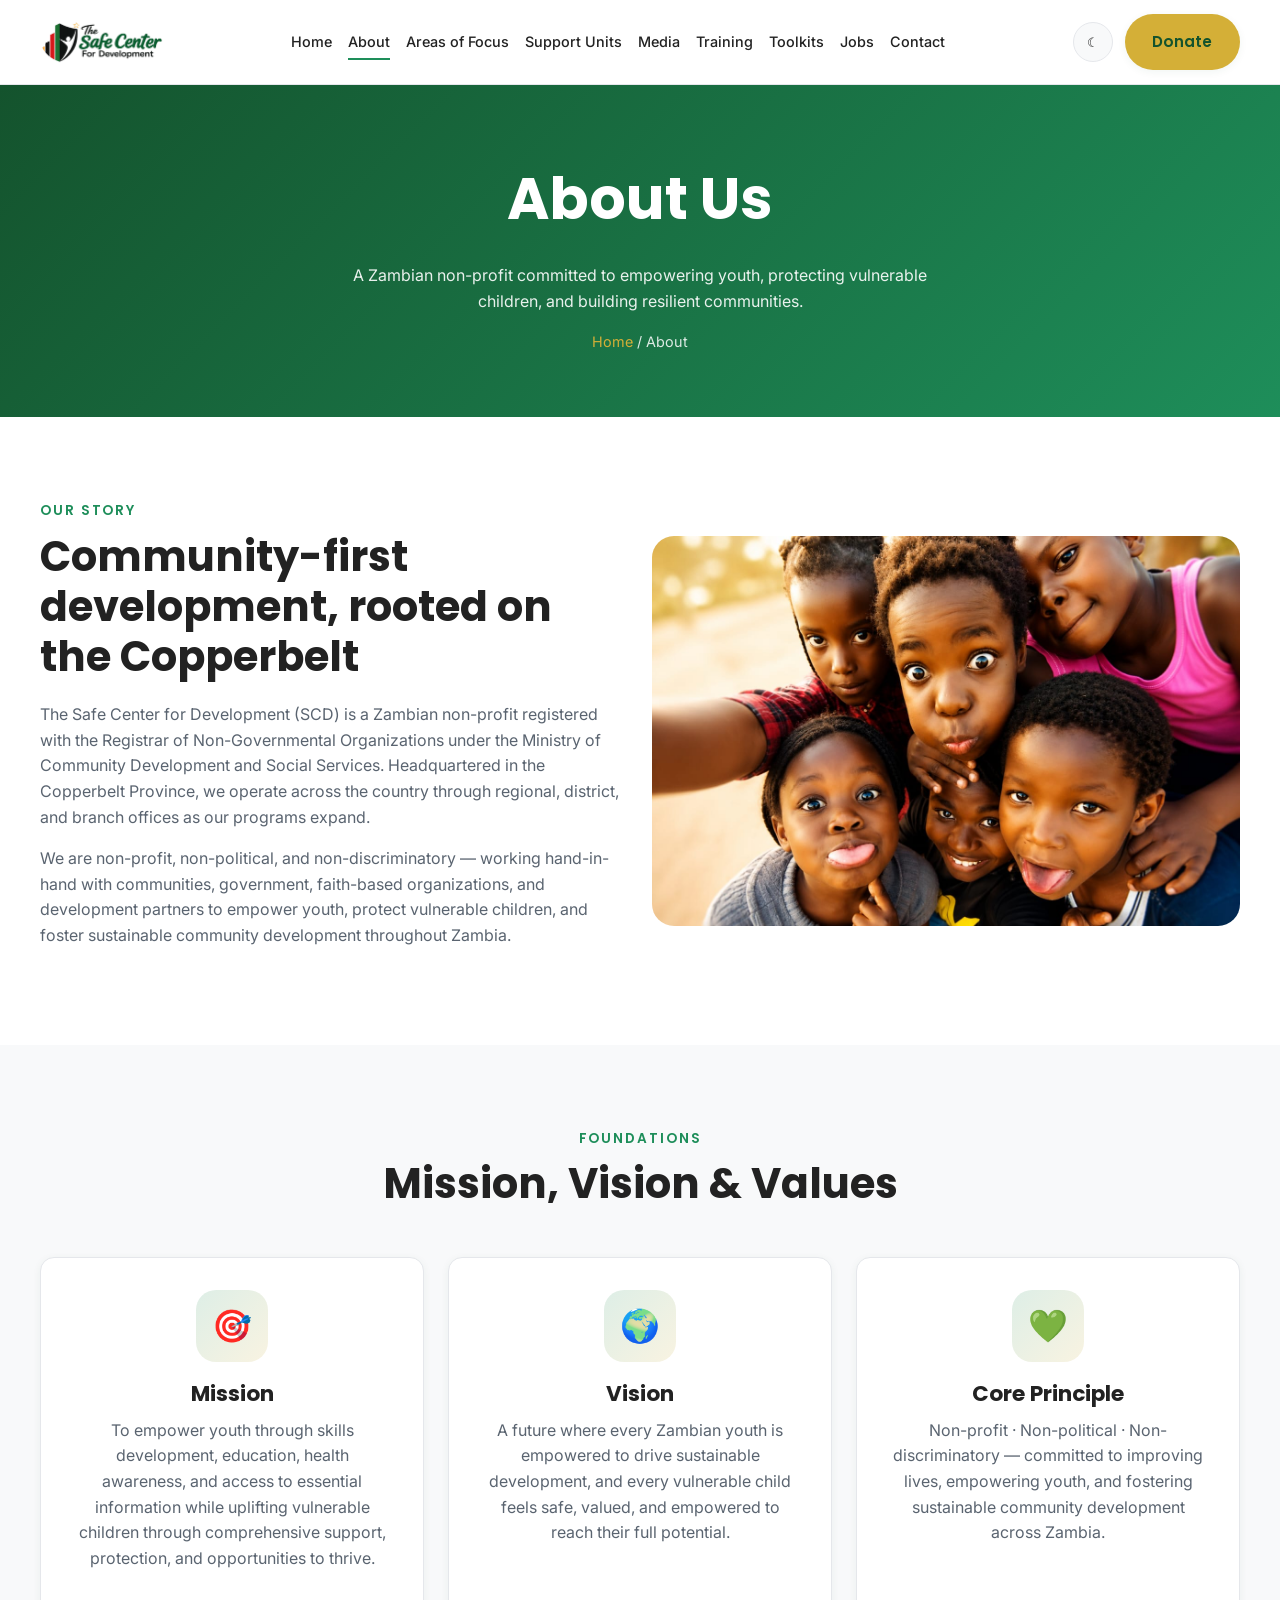
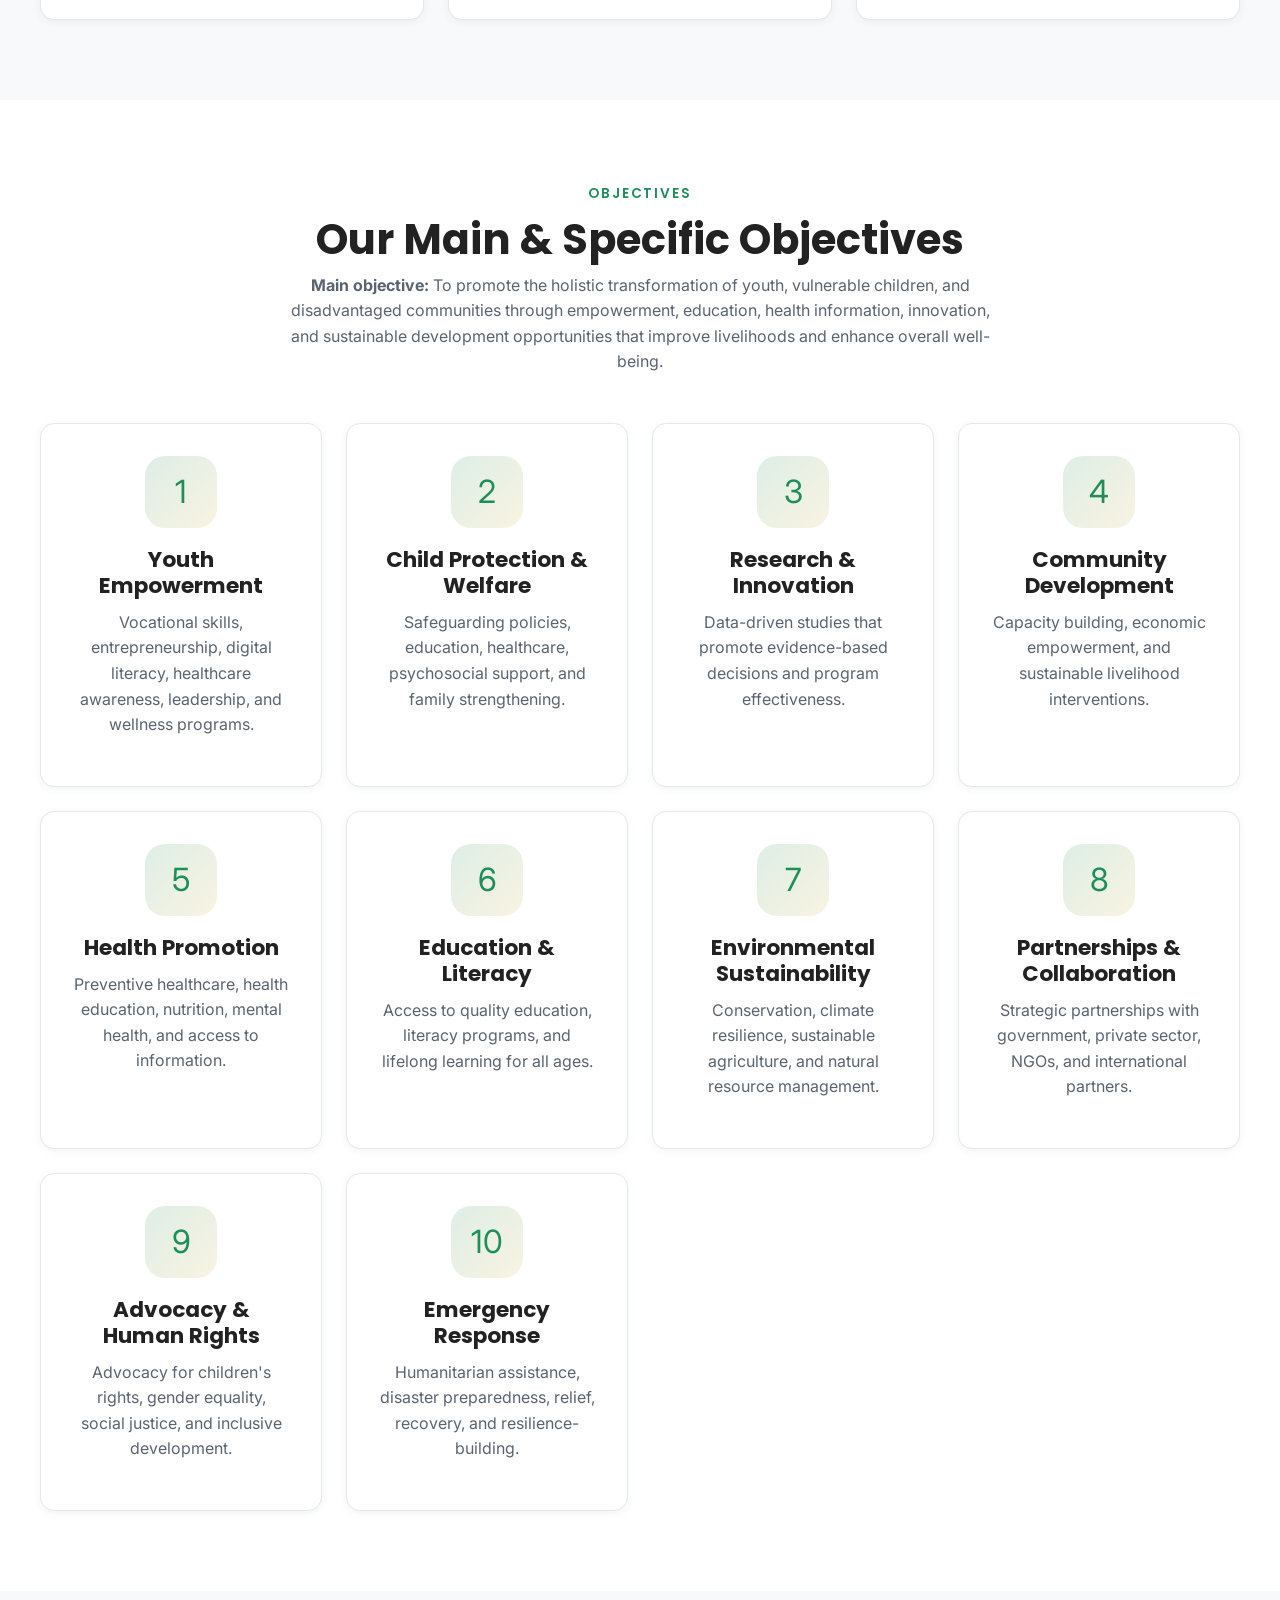
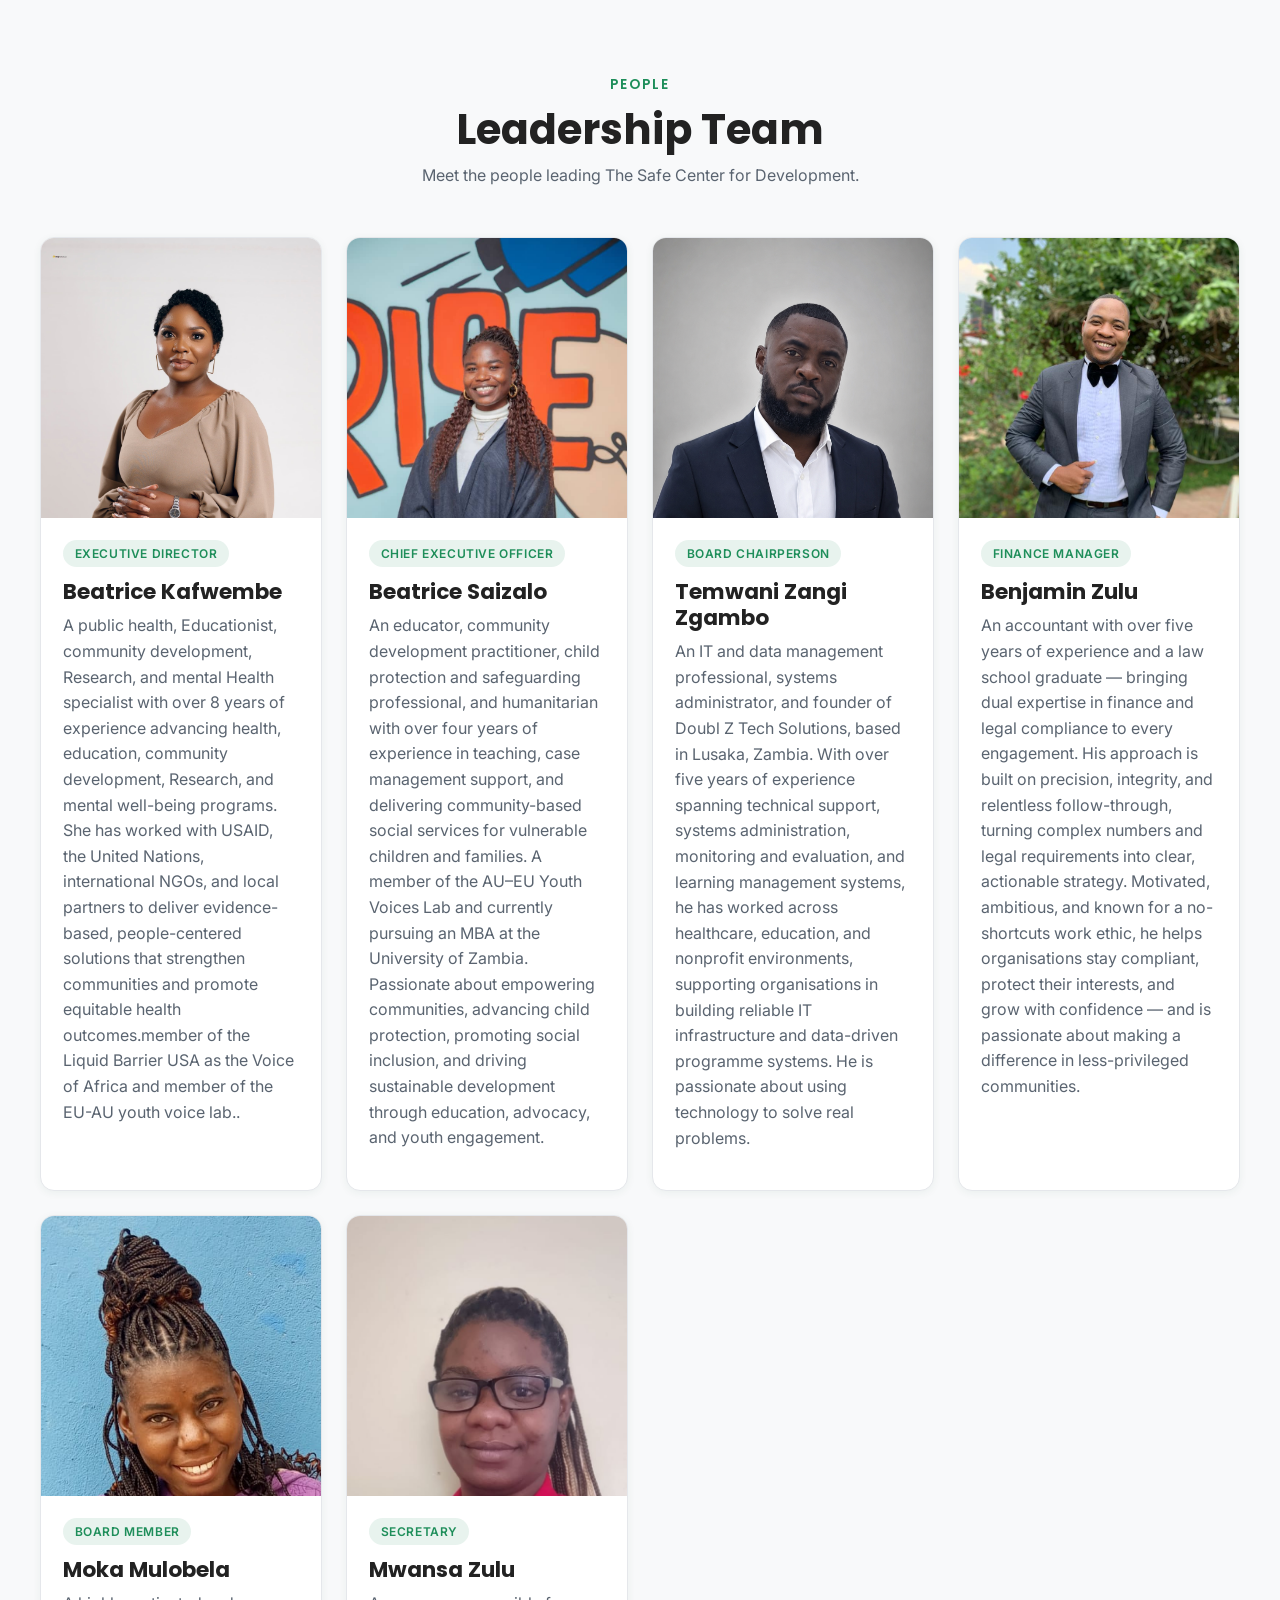
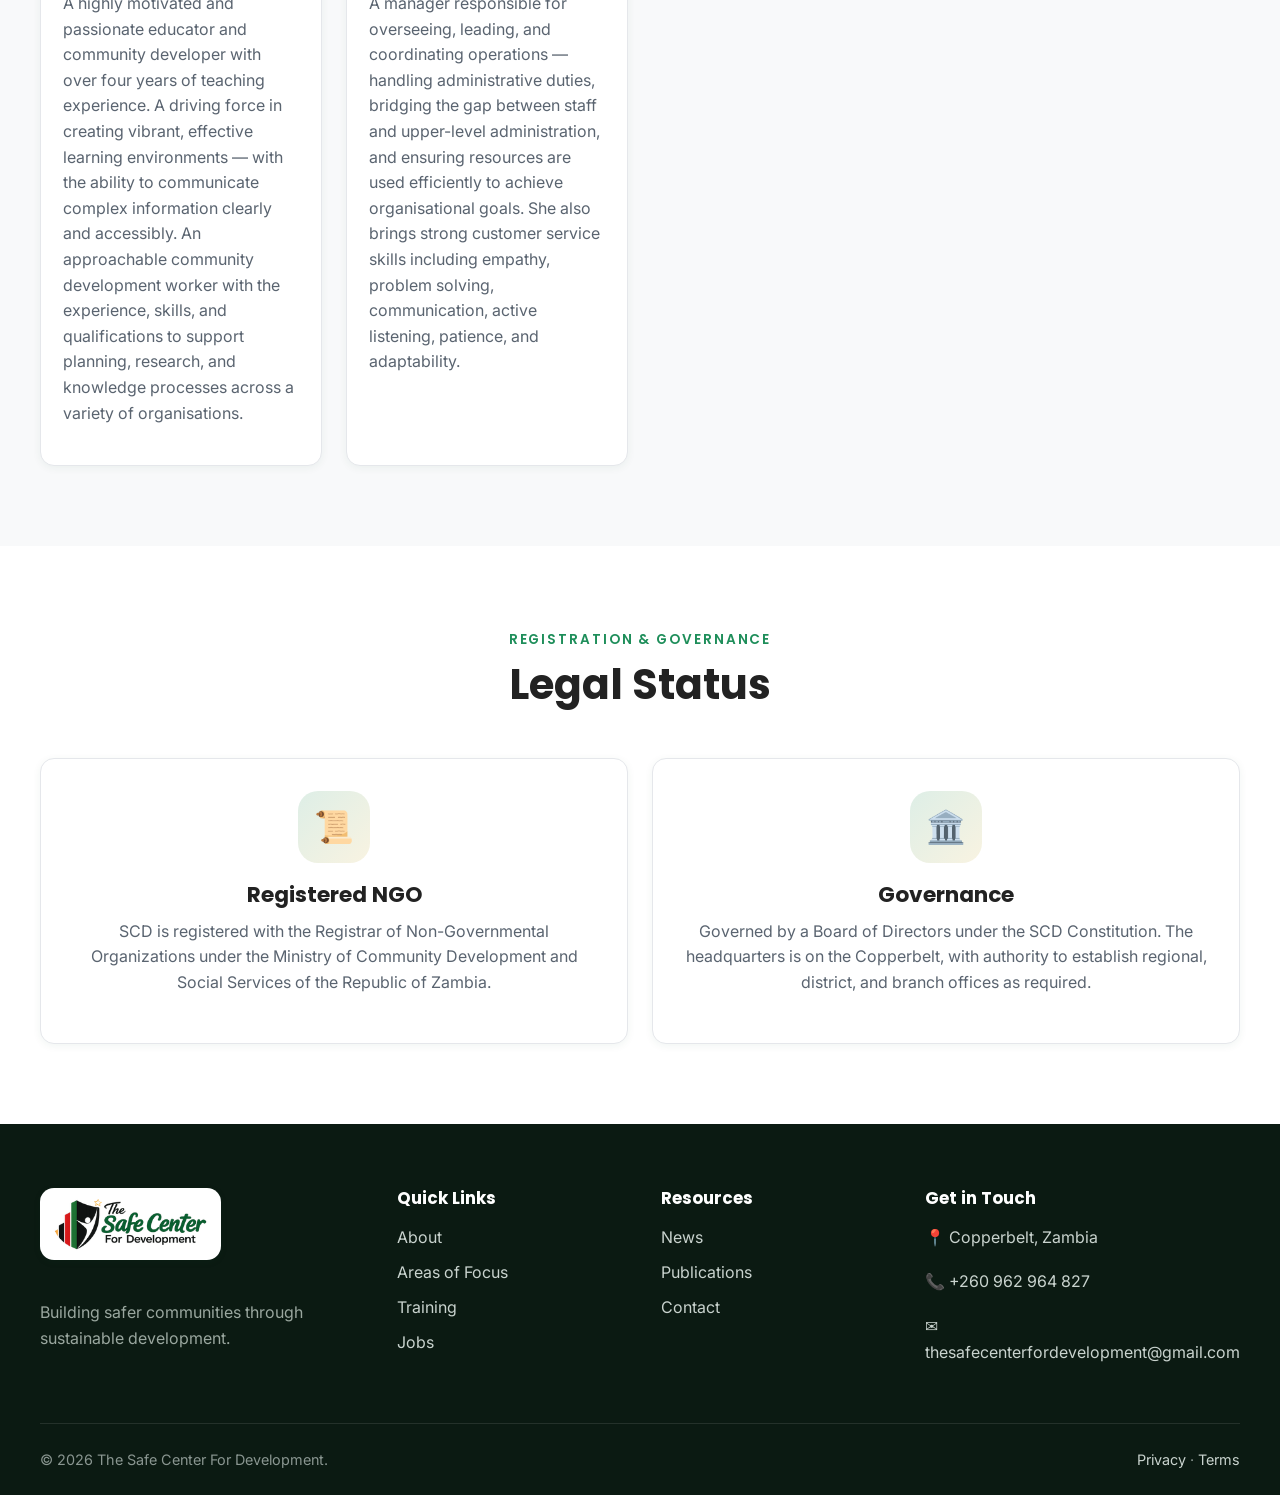
==== commit d7ebe072: "Expand ED bio; swap Safeguarding + Grants training photos; add advocasy.jpeg; fix Facebook link typo" ====
--- a/about.html
+++ b/about.html
@@ -98,7 +98,7 @@
           <div class="card-body">
             <span class="card-tag">Executive Director</span>
             <h3>Beatrice Kafwembe</h3>
-            <p>Public health, research, community development and mental health specialist with over 8 years of experience advancing health, education, and mental well-being programmes. She has worked with USAID, the United Nations, international NGOs, and local partners to deliver evidence-based, people-centered solutions that strengthen communities and promote equitable health outcomes.</p>
+            <p>A public health, Educationist, community development, Research, and mental Health specialist with over 8 years of experience advancing health, education, community development,  Research, and mental well-being programs. She has worked with USAID, the United Nations, international NGOs, and local partners to deliver evidence-based, people-centered solutions that strengthen communities and promote equitable health outcomes.member of the Liquid Barrier USA as the Voice of Africa and member of the EU-AU youth voice lab..</p>
           </div>
         </article>
         <article class="card reveal">
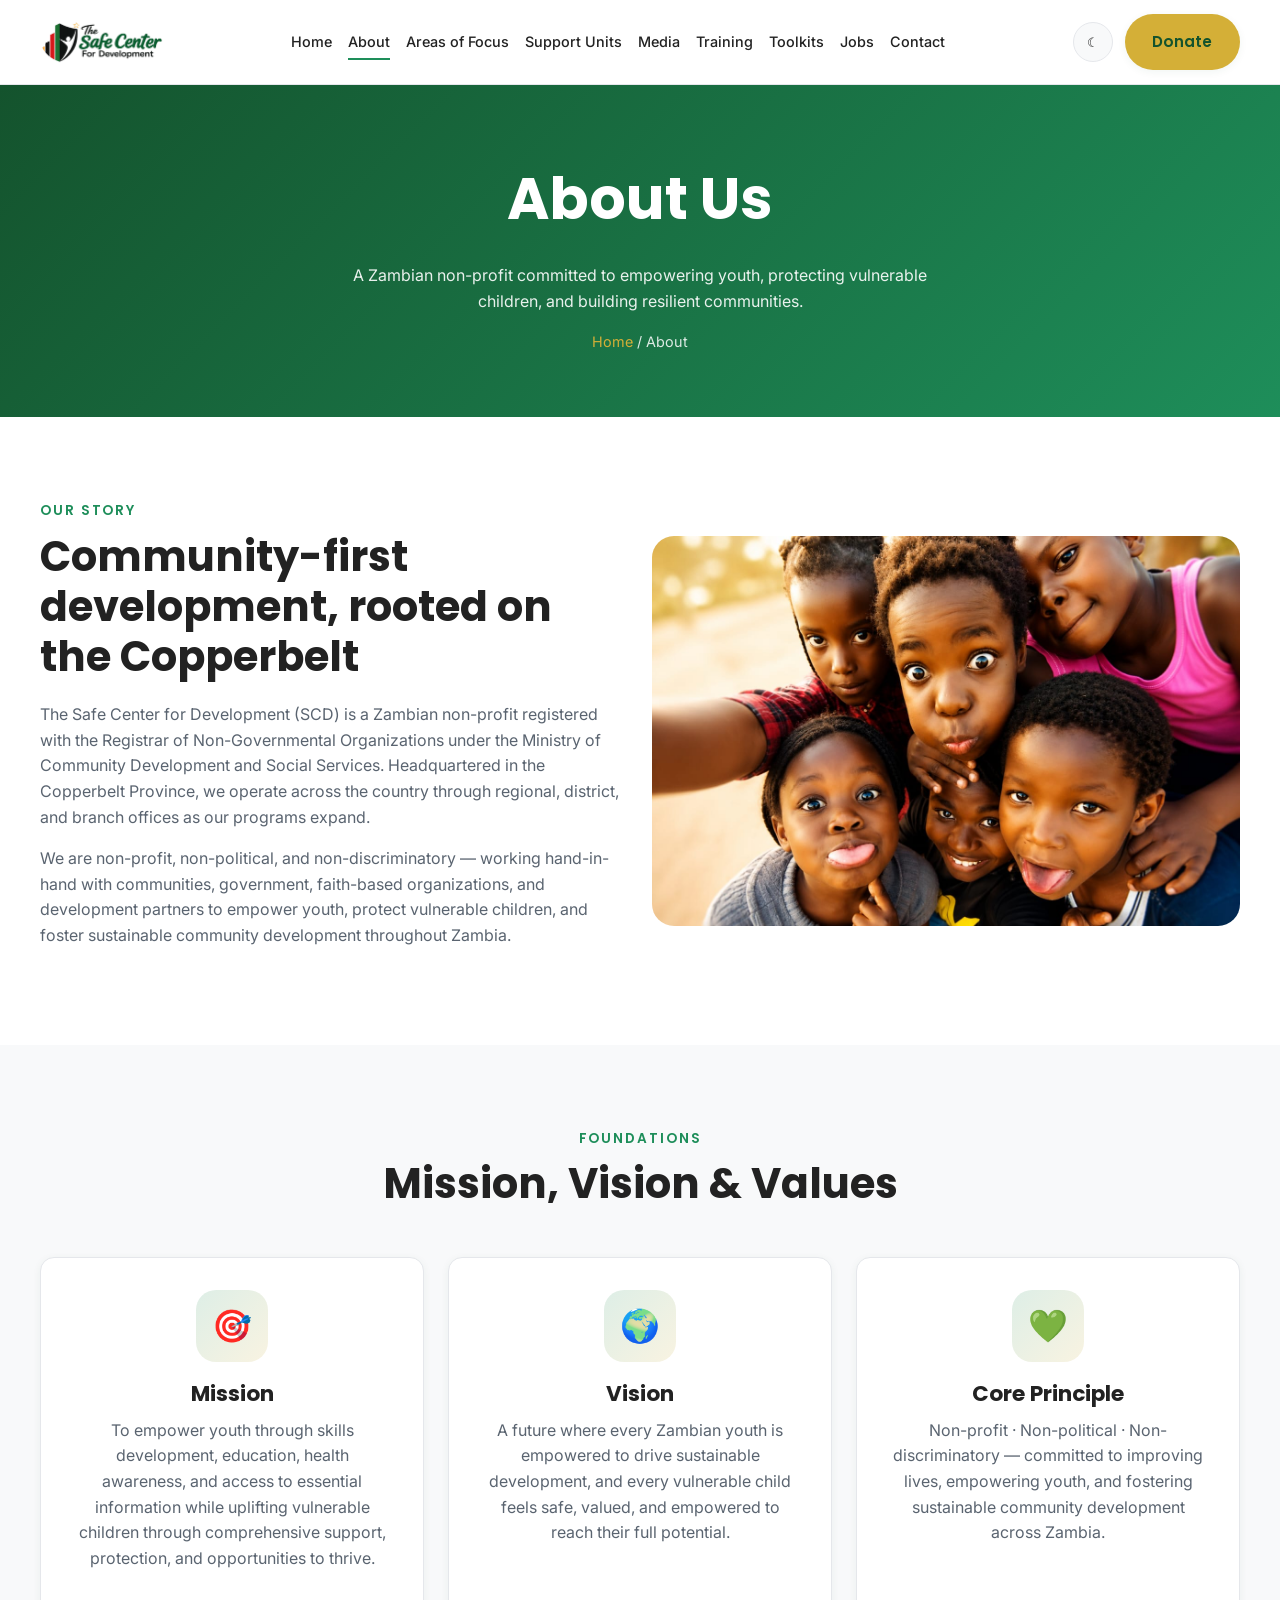
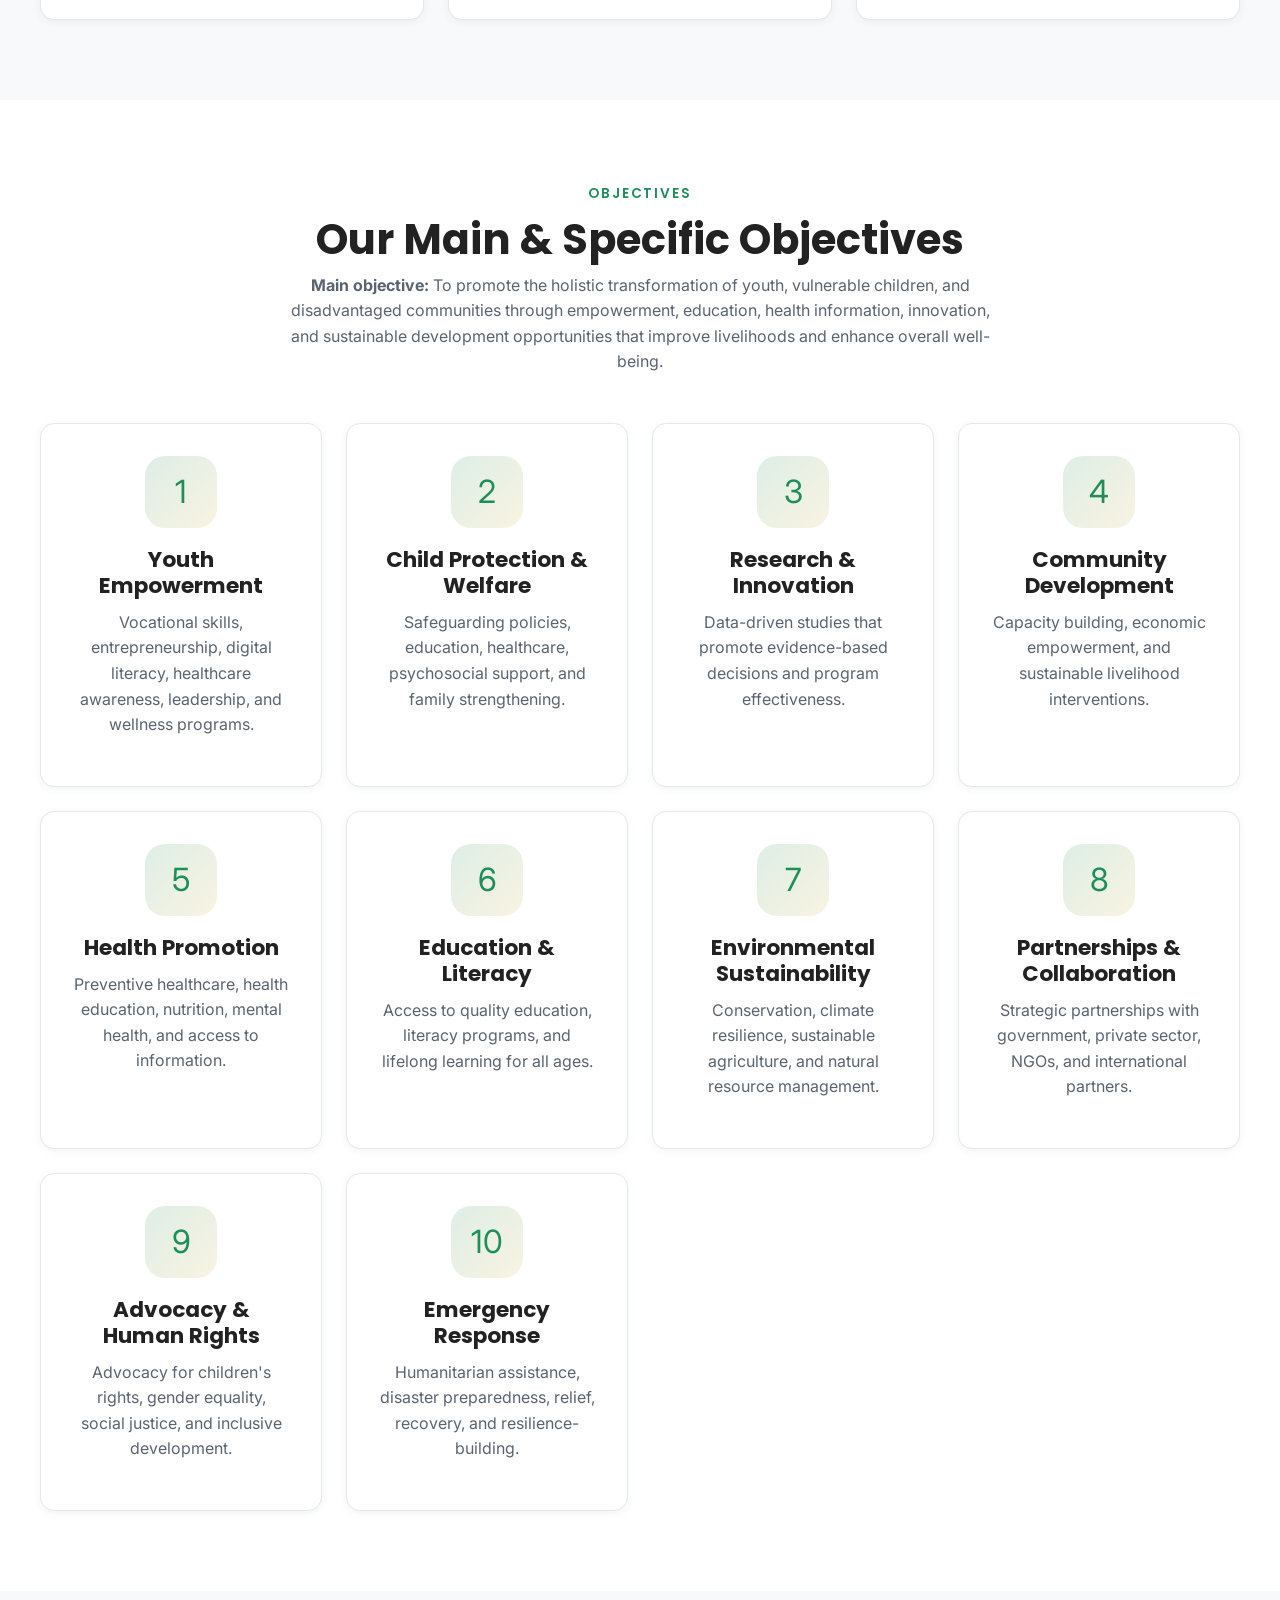
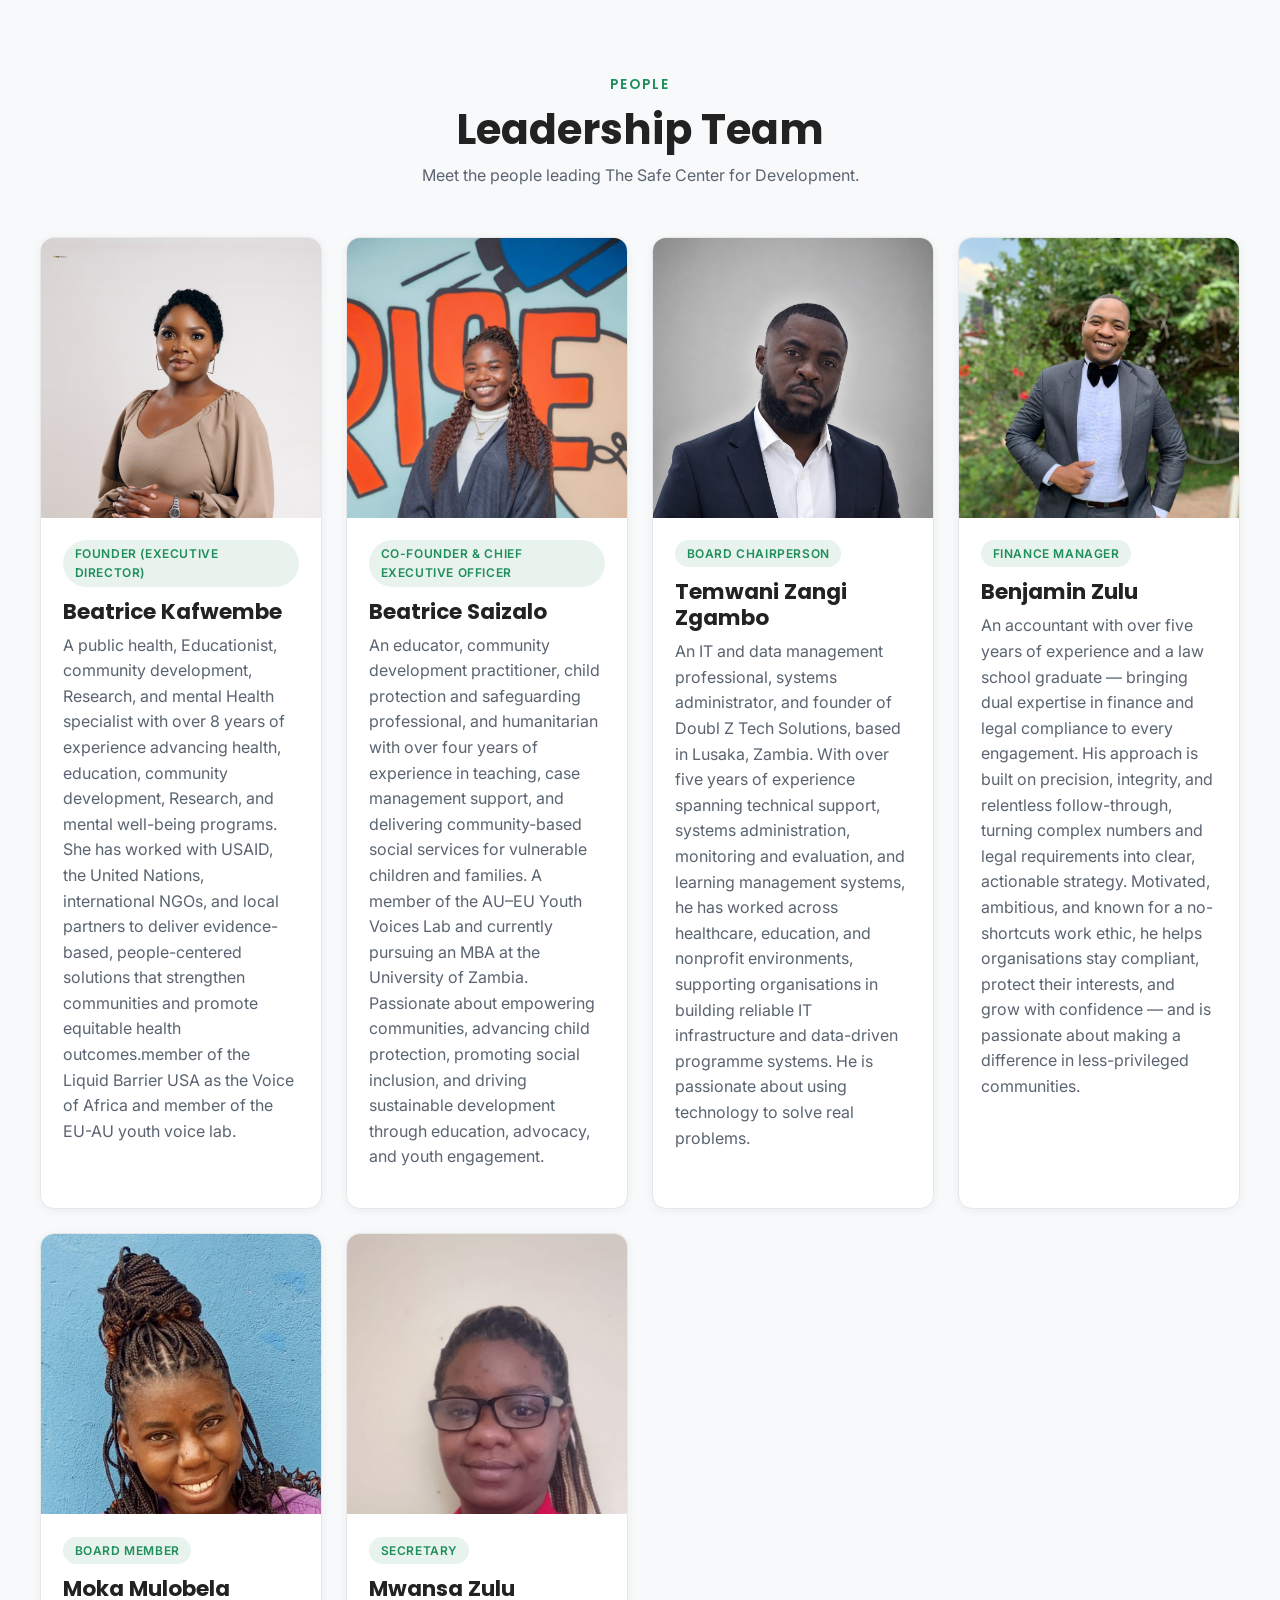
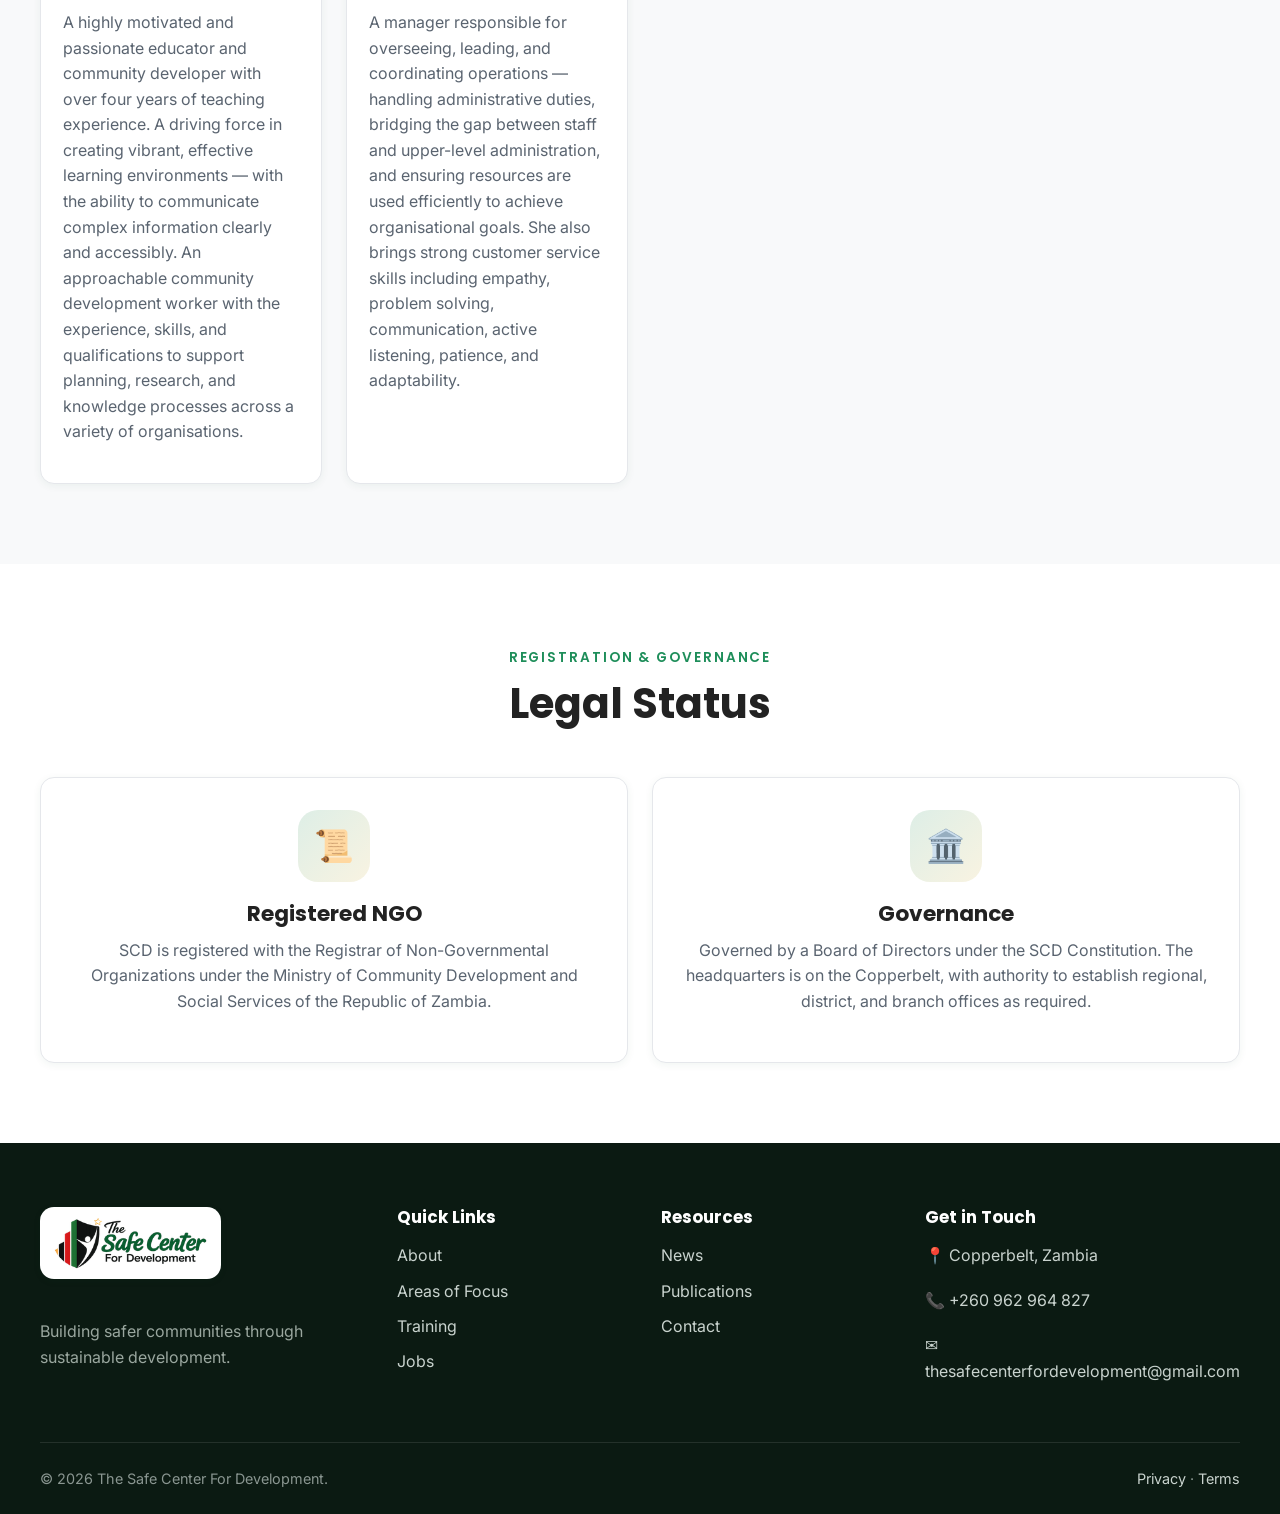
==== commit 4616dddb: "Fix broken favicons, dead nav links, misleading Donate CTAs, typos - Remove references to non-existe" ====
--- a/about.html
+++ b/about.html
@@ -8,9 +8,6 @@
 <link rel="preconnect" href="https://fonts.googleapis.com"/>
 <link rel="preconnect" href="https://fonts.gstatic.com" crossorigin/>
 <link href="https://fonts.googleapis.com/css2?family=Inter:wght@400;500;600&family=Poppins:wght@500;600;700&display=swap" rel="stylesheet"/>
-<link rel="icon" type="image/png" href="assets/images/logo/favicon-32.png" sizes="32x32"/>
-<link rel="icon" type="image/png" href="assets/images/logo/favicon-16.png" sizes="16x16"/>
-<link rel="apple-touch-icon" href="assets/images/logo/apple-touch-icon.png"/>
 <link rel="shortcut icon" href="assets/images/logo/wnbg.jpeg"/>
 <link rel="stylesheet" href="css/styles.css"/>
 </head>
@@ -24,12 +21,12 @@
       <li><a href="index.html">Home</a></li><li><a href="about.html">About</a></li>
       <li><a href="focus.html">Areas of Focus</a></li><li><a href="support.html">Support Units</a></li>
       <li><a href="media.html">Media</a></li><li><a href="training.html">Training</a></li>
-      <li><a href="toolkits.html">Toolkits</a></li><li><a href="jobs-empty.html">Jobs</a></li>
+      <li><a href="toolkits.html">Toolkits</a></li><li><a href="jobs.html">Jobs</a></li>
       <li><a href="contact.html">Contact</a></li>
     </ul></nav>
     <div class="nav-actions">
       <button class="icon-btn" id="theme-toggle" aria-label="Toggle theme">☾</button>
-      <a class="btn btn-accent" href="index.html#donate">Donate</a>
+      <a class="btn btn-accent" href="contact.html">Donate</a>
       <button class="nav-toggle" aria-label="Open menu" aria-expanded="false"><span></span></button>
     </div>
   </div>
@@ -96,15 +93,15 @@
         <article class="card reveal">
           <div class="card-media" style="aspect-ratio: 1/1;"><img loading="lazy" alt="Beatrice Kafwembe" src="assets/images/team/Executive%20director.jpeg" style="object-position: center top;"/></div>
           <div class="card-body">
-            <span class="card-tag">Executive Director</span>
+            <span class="card-tag">Founder (Executive Director)</span>
             <h3>Beatrice Kafwembe</h3>
-            <p>A public health, Educationist, community development, Research, and mental Health specialist with over 8 years of experience advancing health, education, community development,  Research, and mental well-being programs. She has worked with USAID, the United Nations, international NGOs, and local partners to deliver evidence-based, people-centered solutions that strengthen communities and promote equitable health outcomes.member of the Liquid Barrier USA as the Voice of Africa and member of the EU-AU youth voice lab..</p>
+            <p>A public health, Educationist, community development, Research, and mental Health specialist with over 8 years of experience advancing health, education, community development,  Research, and mental well-being programs. She has worked with USAID, the United Nations, international NGOs, and local partners to deliver evidence-based, people-centered solutions that strengthen communities and promote equitable health outcomes.member of the Liquid Barrier USA as the Voice of Africa and member of the EU-AU youth voice lab.</p>
           </div>
         </article>
         <article class="card reveal">
           <div class="card-media" style="aspect-ratio: 1/1;"><img loading="lazy" alt="Beatrice Saizalo" src="assets/images/team/Chief%20Executive%20officer.jpeg" style="object-position: center top;"/></div>
           <div class="card-body">
-            <span class="card-tag">Chief Executive Officer</span>
+            <span class="card-tag">Co-founder &amp; Chief Executive Officer</span>
             <h3>Beatrice Saizalo</h3>
             <p>An educator, community development practitioner, child protection and safeguarding professional, and humanitarian with over four years of experience in teaching, case management support, and delivering community-based social services for vulnerable children and families. A member of the AU–EU Youth Voices Lab and currently pursuing an MBA at the University of Zambia. Passionate about empowering communities, advancing child protection, promoting social inclusion, and driving sustainable development through education, advocacy, and youth engagement.</p>
           </div>
@@ -160,7 +157,7 @@
   <div class="container">
     <div class="footer-grid">
       <div class="footer-brand"><a href="index.html" class="brand-logo-wrap" aria-label="The Safe Center For Development — Home"><img src="assets/images/logo/wnbg.jpeg" alt="The Safe Center For Development"/></a><p>Building safer communities through sustainable development.</p></div>
-      <div><h4>Quick Links</h4><ul class="footer-links"><li><a href="about.html">About</a></li><li><a href="focus.html">Areas of Focus</a></li><li><a href="training.html">Training</a></li><li><a href="jobs-empty.html">Jobs</a></li></ul></div>
+      <div><h4>Quick Links</h4><ul class="footer-links"><li><a href="about.html">About</a></li><li><a href="focus.html">Areas of Focus</a></li><li><a href="training.html">Training</a></li><li><a href="jobs.html">Jobs</a></li></ul></div>
       <div><h4>Resources</h4><ul class="footer-links"><li><a href="media.html">News</a></li><li><a href="toolkits.html">Publications</a></li><li><a href="contact.html">Contact</a></li></ul></div>
       <div><h4>Get in Touch</h4><ul class="footer-links footer-contact"><li>📍 Copperbelt, Zambia</li><li>📞 +260 962 964 827</li><li>✉ thesafecenterfordevelopment@gmail.com</li></ul></div>
     </div>
--- a/css/styles.css
+++ b/css/styles.css
@@ -429,3 +429,23 @@
 @media (prefers-reduced-motion: reduce) {
   *, *::before, *::after { animation-duration: .001ms !important; animation-iteration-count: 1 !important; transition-duration: .001ms !important; scroll-behavior: auto !important; }
 }
+
+/* ===== Empty-state / coming-soon shared styles ===== */
+.empty-state { max-width: 640px; margin: 0 auto; text-align: center; padding: 3rem 1.5rem; }
+.empty-state h2 { margin-bottom: .75rem; }
+.empty-illustration {
+  width: 140px; height: 140px; border-radius: 50%; margin: 0 auto 2rem;
+  background: linear-gradient(135deg, rgba(30,142,90,.12), rgba(212,175,55,.15));
+  display: grid; place-items: center; font-size: 4rem;
+  box-shadow: var(--shadow-md); animation: float 4s ease-in-out infinite;
+}
+.empty-cta { display: flex; gap: 1rem; justify-content: center; flex-wrap: wrap; margin-top: 2rem; }
+.coming-soon {
+  display: grid; grid-template-columns: repeat(auto-fit, minmax(220px, 1fr));
+  gap: 1rem; margin-top: 3rem;
+}
+.coming-soon .icon-card { padding: 1.5rem; }
+@keyframes float {
+  0%, 100% { transform: translateY(0); }
+  50%      { transform: translateY(-8px); }
+}
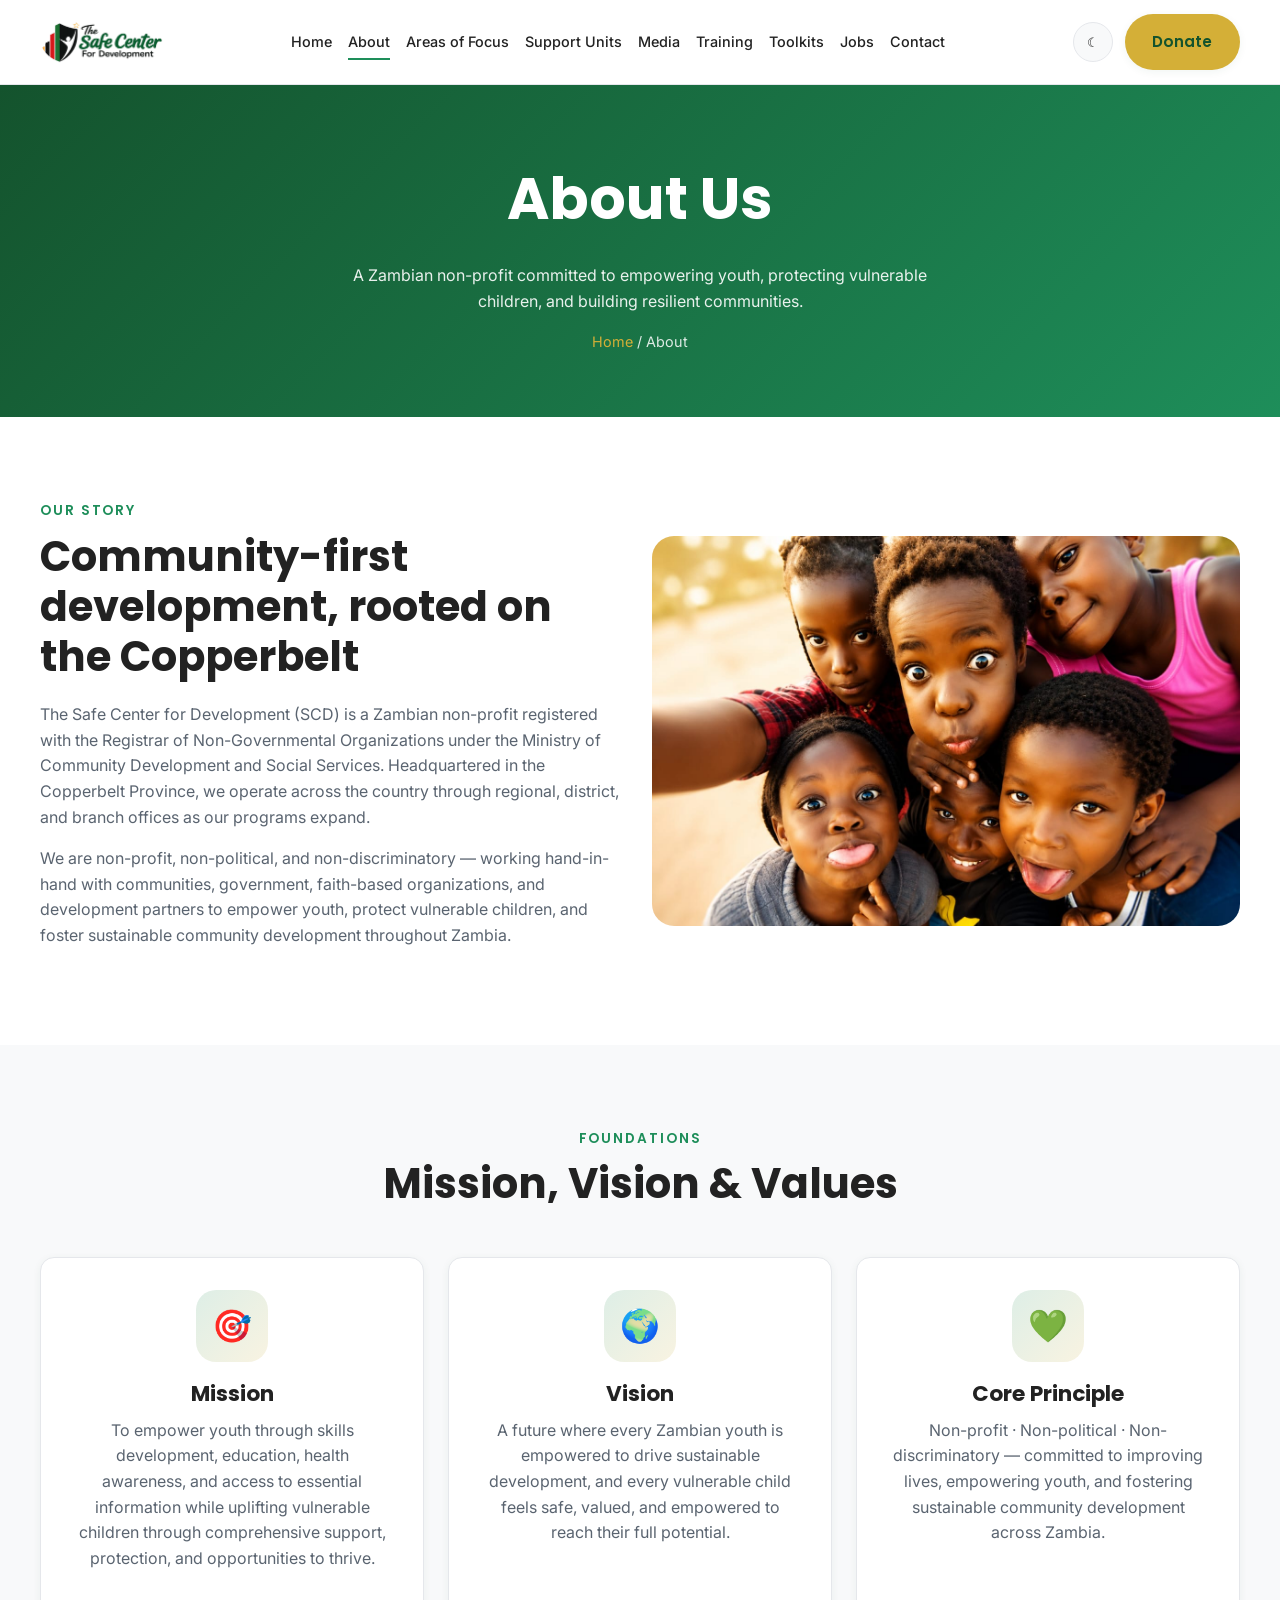
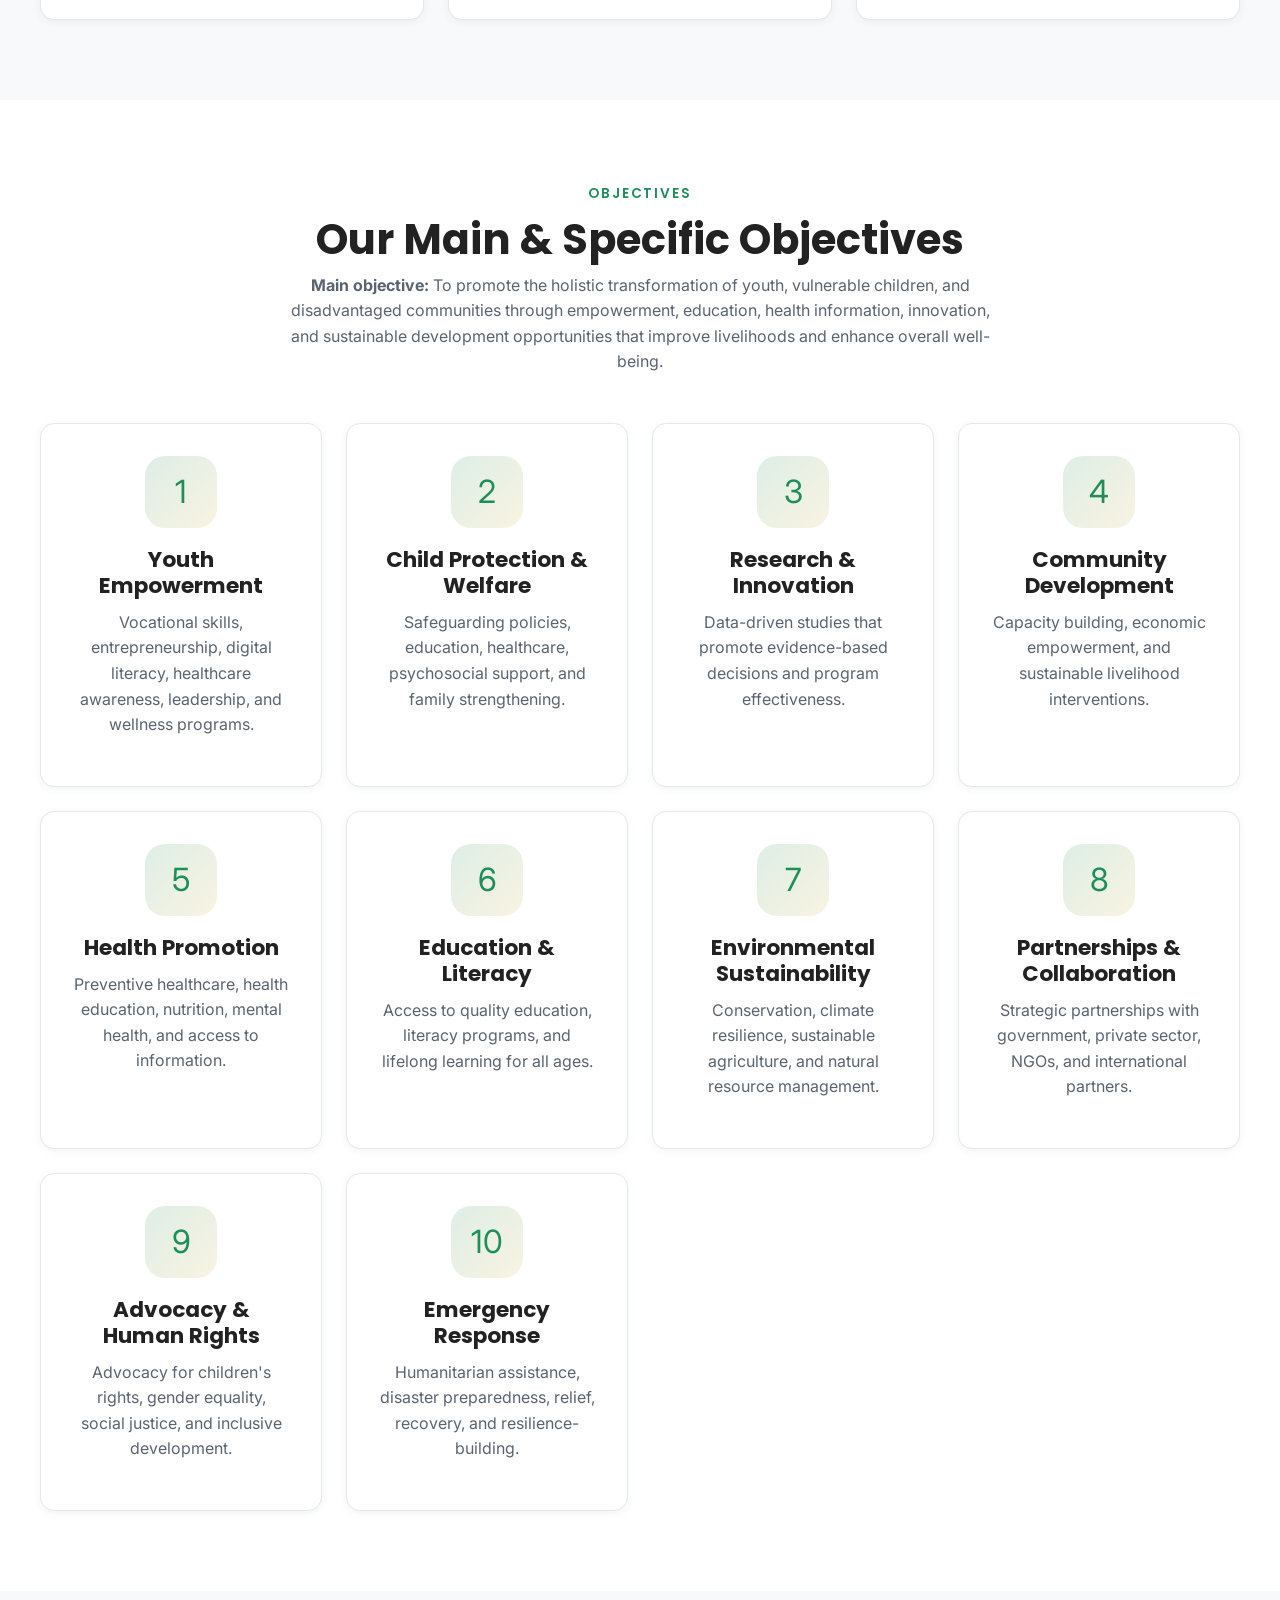
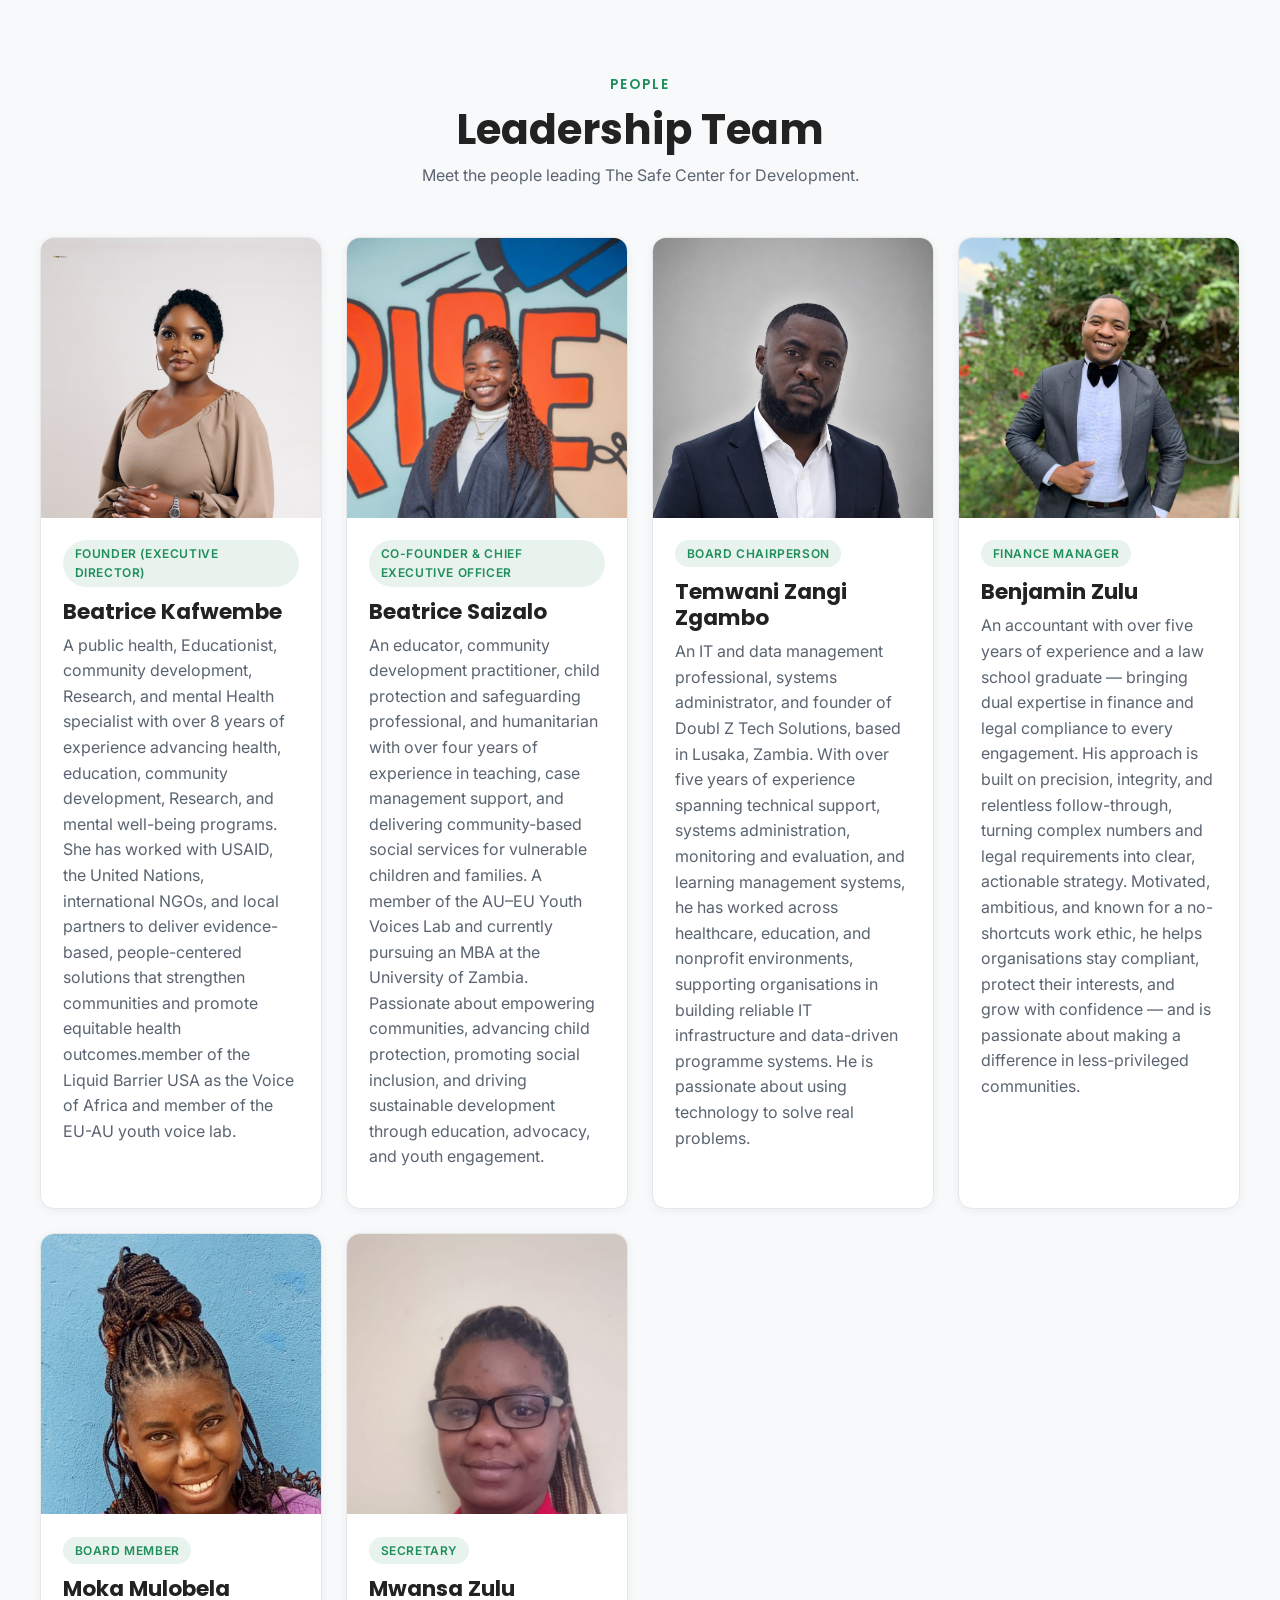
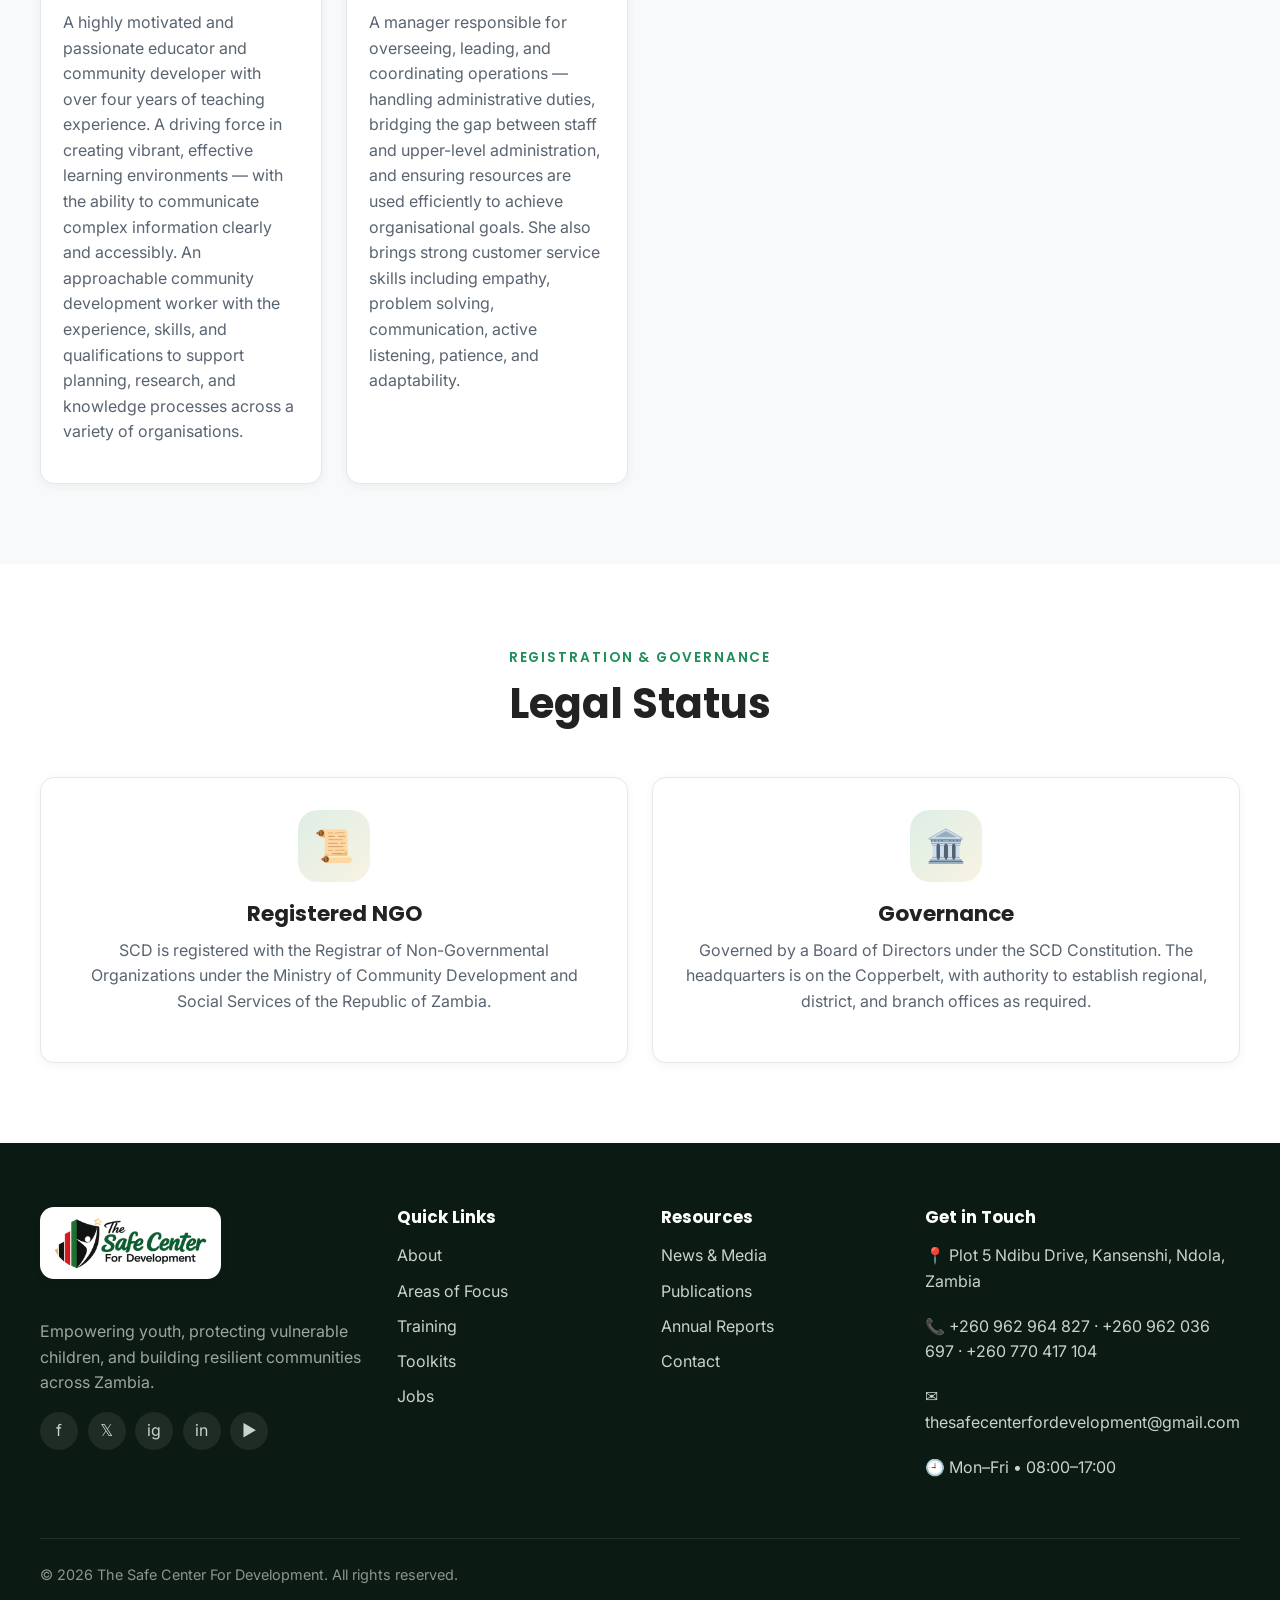
==== commit 5e1d42da: "Add Open Graph tags and standardize footer across all pages - Add og:title/og:description/og:type to" ====
--- a/about.html
+++ b/about.html
@@ -5,6 +5,9 @@
 <meta name="viewport" content="width=device-width, initial-scale=1.0"/>
 <title>About — The Safe Center For Development</title>
 <meta name="description" content="Our story, mission, vision, leadership, and strategic goals."/>
+<meta property="og:title" content="About — The Safe Center For Development"/>
+<meta property="og:description" content="Our story, mission, vision, leadership, and strategic goals."/>
+<meta property="og:type" content="website"/>
 <link rel="preconnect" href="https://fonts.googleapis.com"/>
 <link rel="preconnect" href="https://fonts.gstatic.com" crossorigin/>
 <link href="https://fonts.googleapis.com/css2?family=Inter:wght@400;500;600&family=Poppins:wght@500;600;700&display=swap" rel="stylesheet"/>
@@ -156,12 +159,51 @@
 <footer class="site-footer">
   <div class="container">
     <div class="footer-grid">
-      <div class="footer-brand"><a href="index.html" class="brand-logo-wrap" aria-label="The Safe Center For Development — Home"><img src="assets/images/logo/wnbg.jpeg" alt="The Safe Center For Development"/></a><p>Building safer communities through sustainable development.</p></div>
-      <div><h4>Quick Links</h4><ul class="footer-links"><li><a href="about.html">About</a></li><li><a href="focus.html">Areas of Focus</a></li><li><a href="training.html">Training</a></li><li><a href="jobs.html">Jobs</a></li></ul></div>
-      <div><h4>Resources</h4><ul class="footer-links"><li><a href="media.html">News</a></li><li><a href="toolkits.html">Publications</a></li><li><a href="contact.html">Contact</a></li></ul></div>
-      <div><h4>Get in Touch</h4><ul class="footer-links footer-contact"><li>📍 Copperbelt, Zambia</li><li>📞 +260 962 964 827</li><li>✉ thesafecenterfordevelopment@gmail.com</li></ul></div>
-    </div>
-    <div class="footer-bottom"><span>© <span id="year"></span> The Safe Center For Development.</span><span><a href="#">Privacy</a> · <a href="#">Terms</a></span></div>
+      <div class="footer-brand">
+        <a href="index.html" class="brand-logo-wrap" aria-label="The Safe Center For Development — Home">
+          <img src="assets/images/logo/wnbg.jpeg" alt="The Safe Center For Development"/>
+        </a>
+        <p>Empowering youth, protecting vulnerable children, and building resilient communities across Zambia.</p>
+        <div class="footer-social" aria-label="Social media">
+          <a href="#" aria-label="Facebook">f</a>
+          <a href="#" aria-label="Twitter">𝕏</a>
+          <a href="#" aria-label="Instagram">ig</a>
+          <a href="https://www.linkedin.com/in/the-safe-center-for-development-625987335/" aria-label="LinkedIn">in</a>
+          <a href="#" aria-label="YouTube">▶</a>
+        </div>
+      </div>
+      <div>
+        <h4>Quick Links</h4>
+        <ul class="footer-links">
+          <li><a href="about.html">About</a></li>
+          <li><a href="focus.html">Areas of Focus</a></li>
+          <li><a href="training.html">Training</a></li>
+          <li><a href="toolkits.html">Toolkits</a></li>
+          <li><a href="jobs.html">Jobs</a></li>
+        </ul>
+      </div>
+      <div>
+        <h4>Resources</h4>
+        <ul class="footer-links">
+          <li><a href="media.html">News &amp; Media</a></li>
+          <li><a href="toolkits.html">Publications</a></li>
+          <li><a href="about.html#reports">Annual Reports</a></li>
+          <li><a href="contact.html">Contact</a></li>
+        </ul>
+      </div>
+      <div>
+        <h4>Get in Touch</h4>
+        <ul class="footer-links footer-contact">
+          <li>📍  Plot 5 Ndibu Drive, Kansenshi, Ndola, Zambia</li>
+          <li>📞 +260 962 964 827 · +260 962 036 697 · +260 770 417 104</li>
+          <li>✉ thesafecenterfordevelopment@gmail.com</li>
+          <li>🕘 Mon–Fri • 08:00–17:00</li>
+        </ul>
+      </div>
+    </div>
+    <div class="footer-bottom">
+      <span>© <span id="year"></span> The Safe Center For Development. All rights reserved.</span>
+    </div>
   </div>
 </footer>
 <button class="back-to-top" aria-label="Back to top">↑</button>
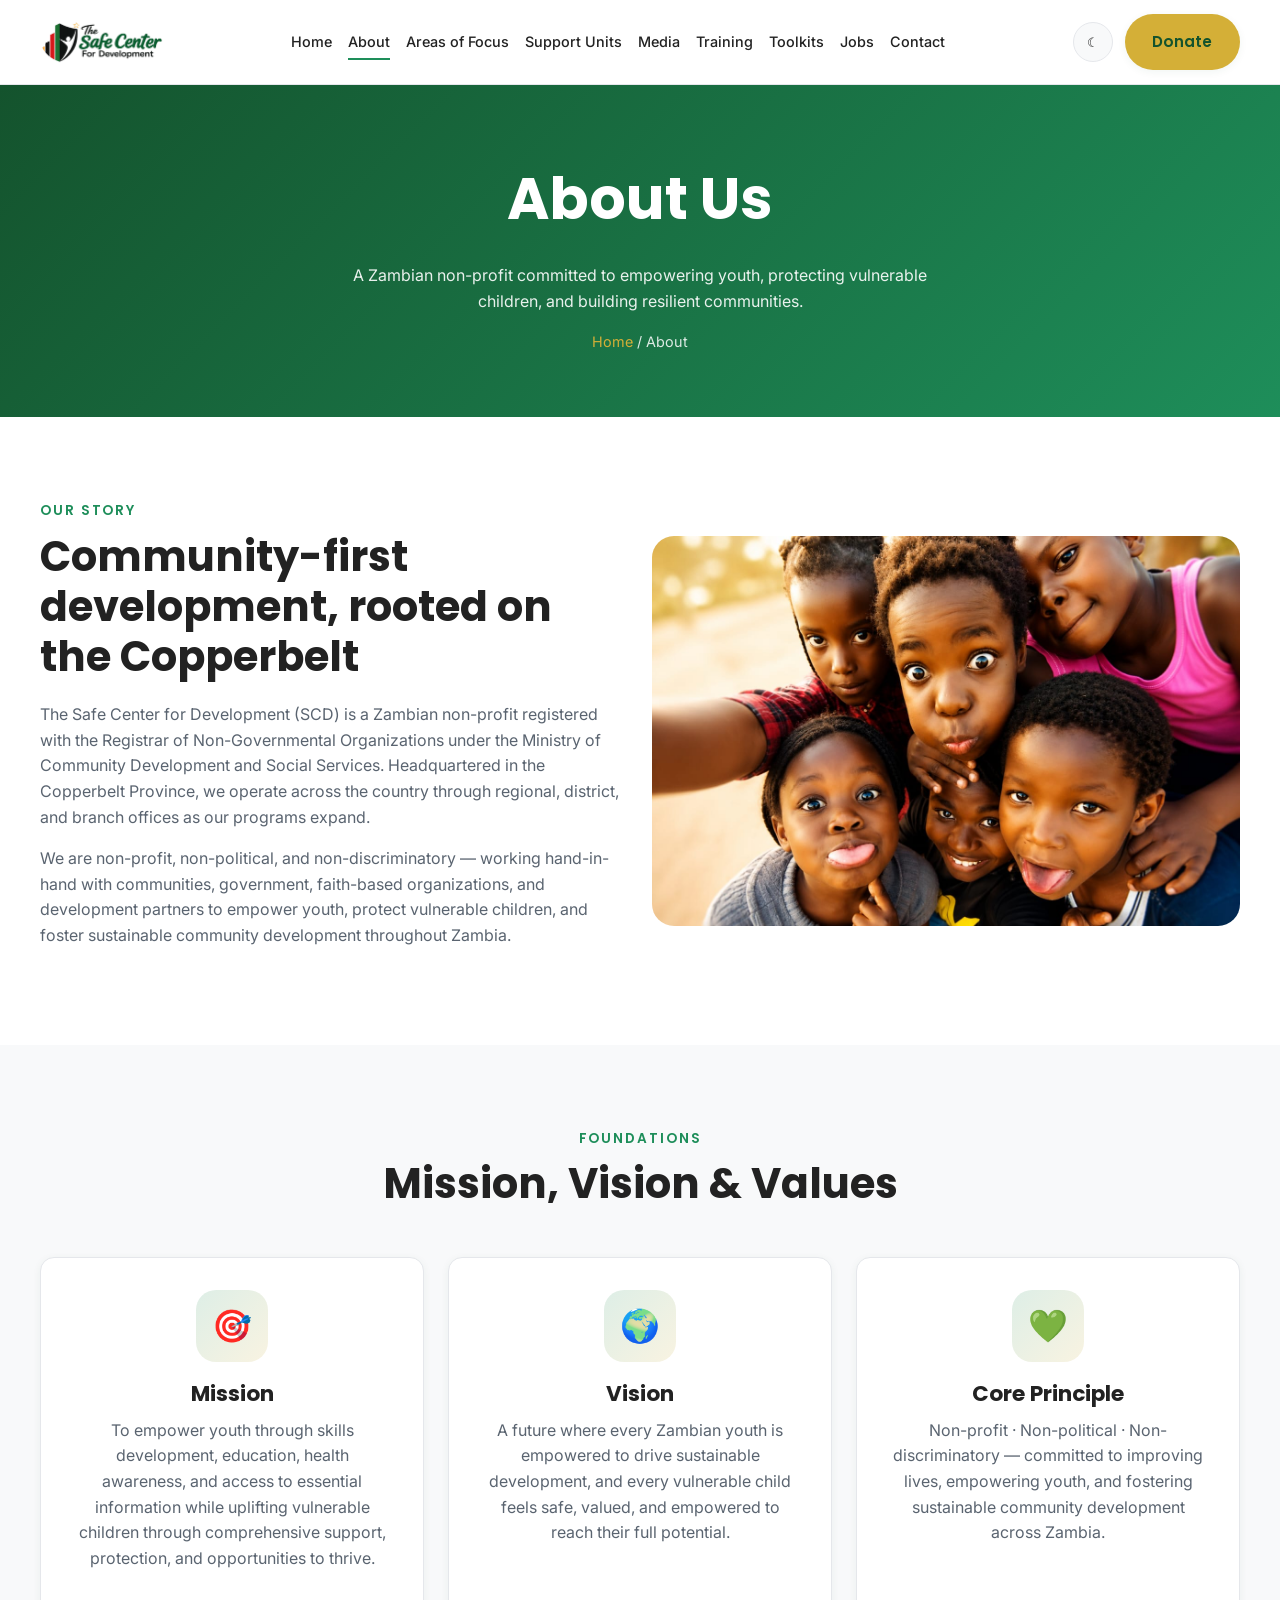
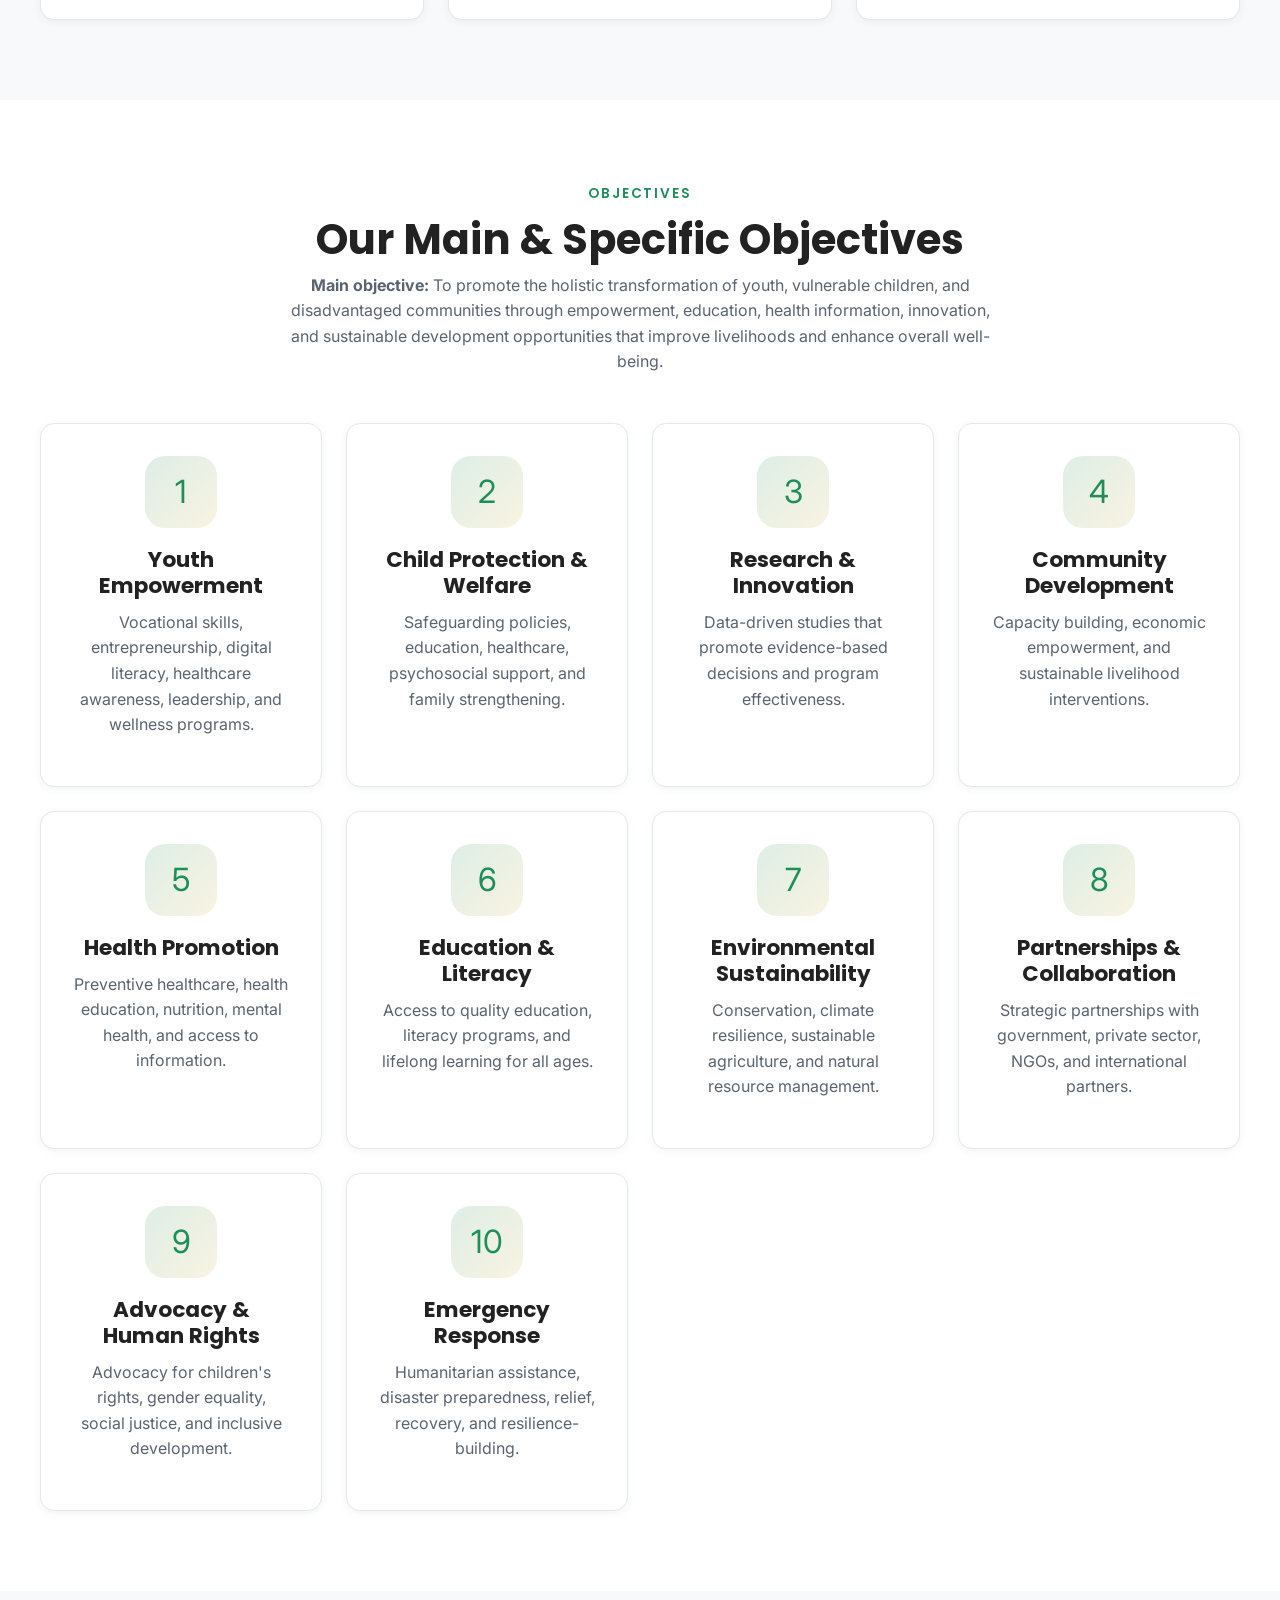
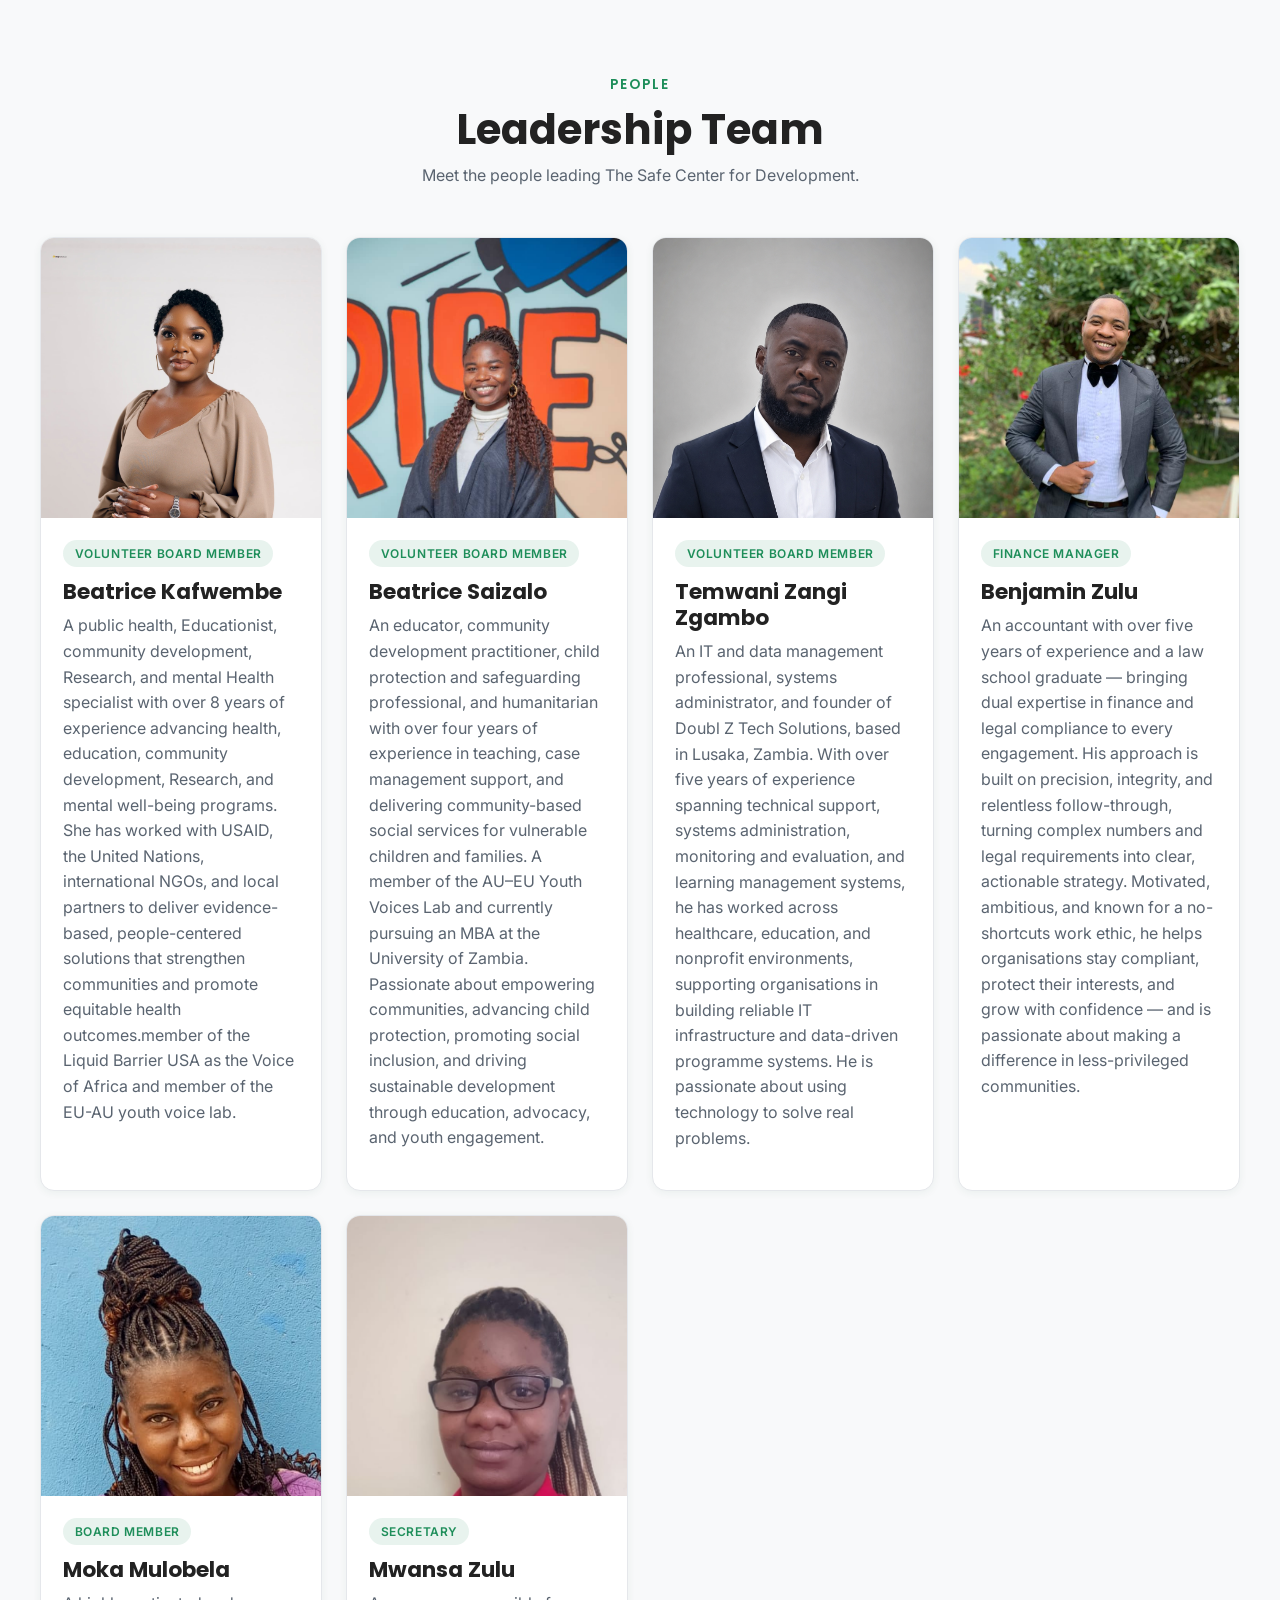
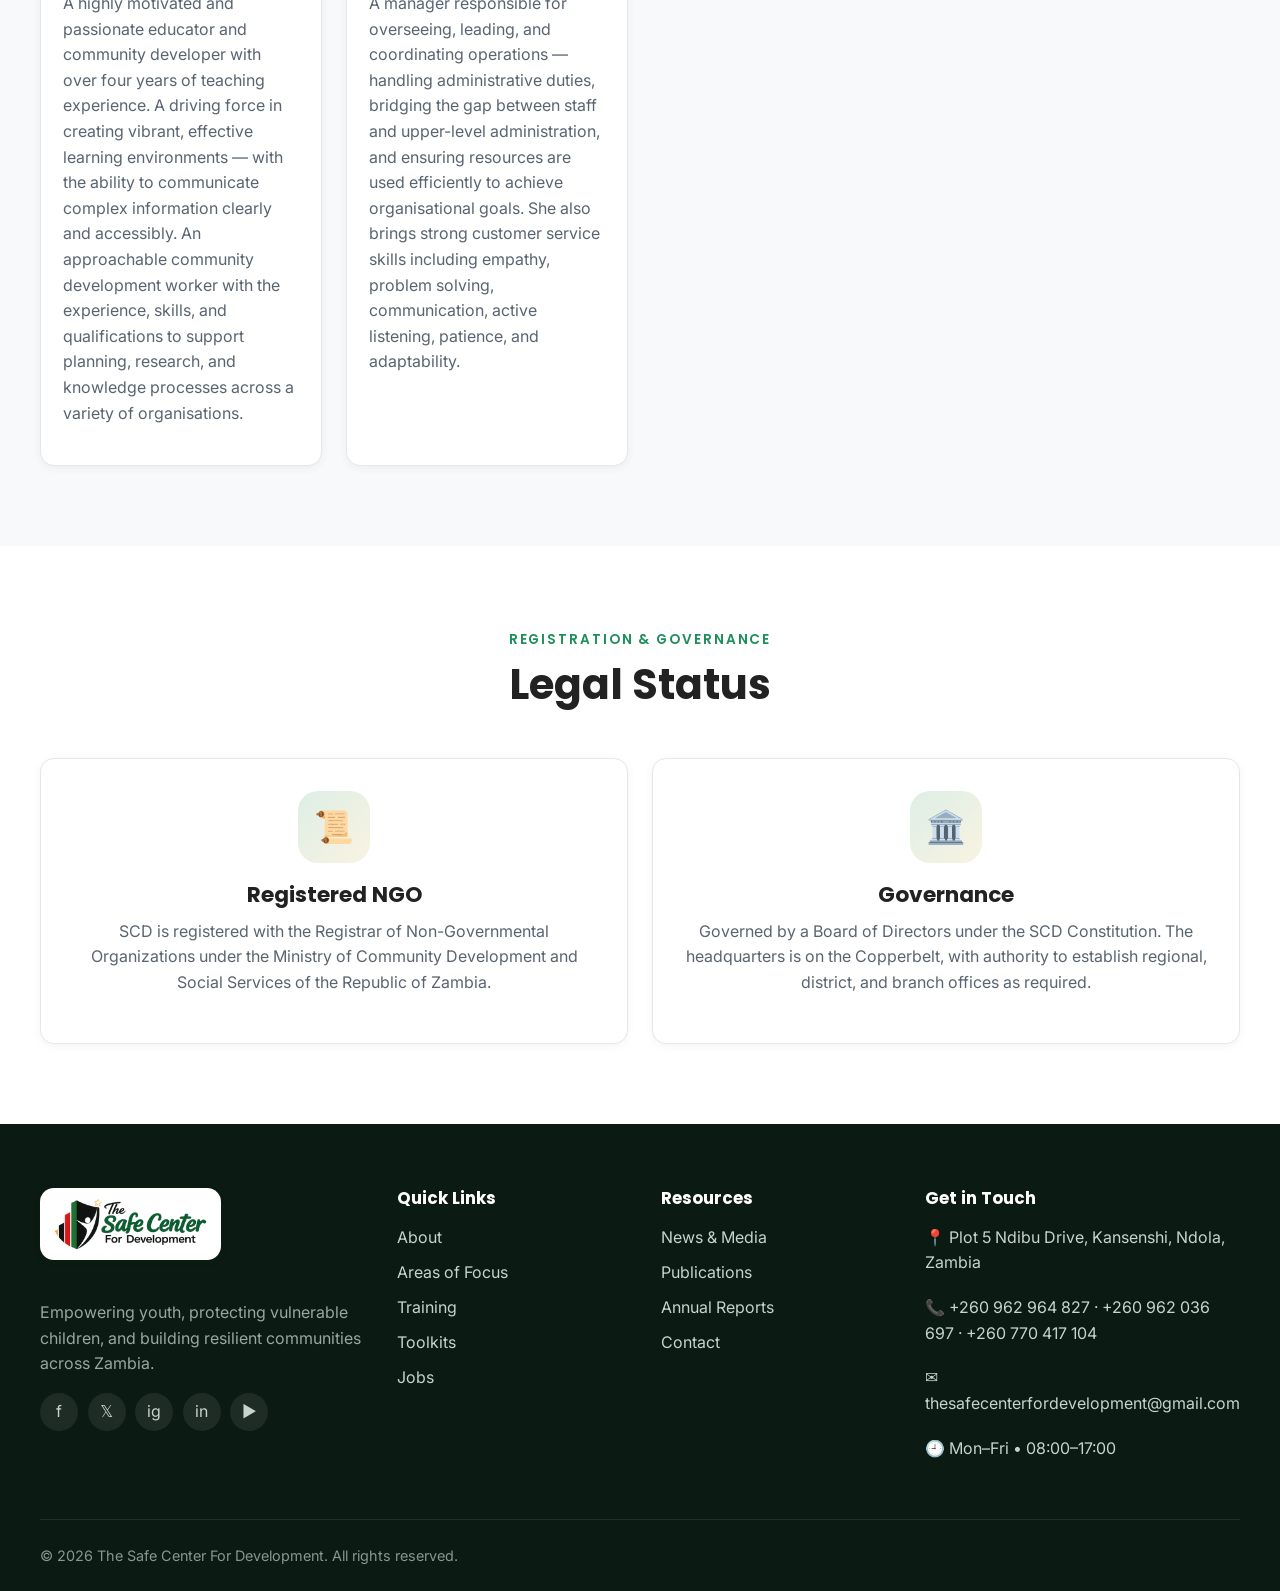
==== commit 57ab3bc5: "Retitle top three leadership team members as Volunteer Board Members" ====
--- a/about.html
+++ b/about.html
@@ -96,7 +96,7 @@
         <article class="card reveal">
           <div class="card-media" style="aspect-ratio: 1/1;"><img loading="lazy" alt="Beatrice Kafwembe" src="assets/images/team/Executive%20director.jpeg" style="object-position: center top;"/></div>
           <div class="card-body">
-            <span class="card-tag">Founder (Executive Director)</span>
+            <span class="card-tag">Volunteer Board Member</span>
             <h3>Beatrice Kafwembe</h3>
             <p>A public health, Educationist, community development, Research, and mental Health specialist with over 8 years of experience advancing health, education, community development,  Research, and mental well-being programs. She has worked with USAID, the United Nations, international NGOs, and local partners to deliver evidence-based, people-centered solutions that strengthen communities and promote equitable health outcomes.member of the Liquid Barrier USA as the Voice of Africa and member of the EU-AU youth voice lab.</p>
           </div>
@@ -104,7 +104,7 @@
         <article class="card reveal">
           <div class="card-media" style="aspect-ratio: 1/1;"><img loading="lazy" alt="Beatrice Saizalo" src="assets/images/team/Chief%20Executive%20officer.jpeg" style="object-position: center top;"/></div>
           <div class="card-body">
-            <span class="card-tag">Co-founder &amp; Chief Executive Officer</span>
+            <span class="card-tag">Volunteer Board Member</span>
             <h3>Beatrice Saizalo</h3>
             <p>An educator, community development practitioner, child protection and safeguarding professional, and humanitarian with over four years of experience in teaching, case management support, and delivering community-based social services for vulnerable children and families. A member of the AU–EU Youth Voices Lab and currently pursuing an MBA at the University of Zambia. Passionate about empowering communities, advancing child protection, promoting social inclusion, and driving sustainable development through education, advocacy, and youth engagement.</p>
           </div>
@@ -112,7 +112,7 @@
         <article class="card reveal">
           <div class="card-media" style="aspect-ratio: 1/1;"><img loading="lazy" alt="Temwani Zangi Zgambo" src="assets/images/team/Board%20chaiperson.png" style="object-position: center top;"/></div>
           <div class="card-body">
-            <span class="card-tag">Board Chairperson</span>
+            <span class="card-tag">Volunteer Board Member</span>
             <h3>Temwani Zangi Zgambo</h3>
             <p>An IT and data management professional, systems administrator, and founder of Doubl Z Tech Solutions, based in Lusaka, Zambia. With over five years of experience spanning technical support, systems administration, monitoring and evaluation, and learning management systems, he has worked across healthcare, education, and nonprofit environments, supporting organisations in building reliable IT infrastructure and data-driven programme systems. He is passionate about using technology to solve real problems.</p>
           </div>
